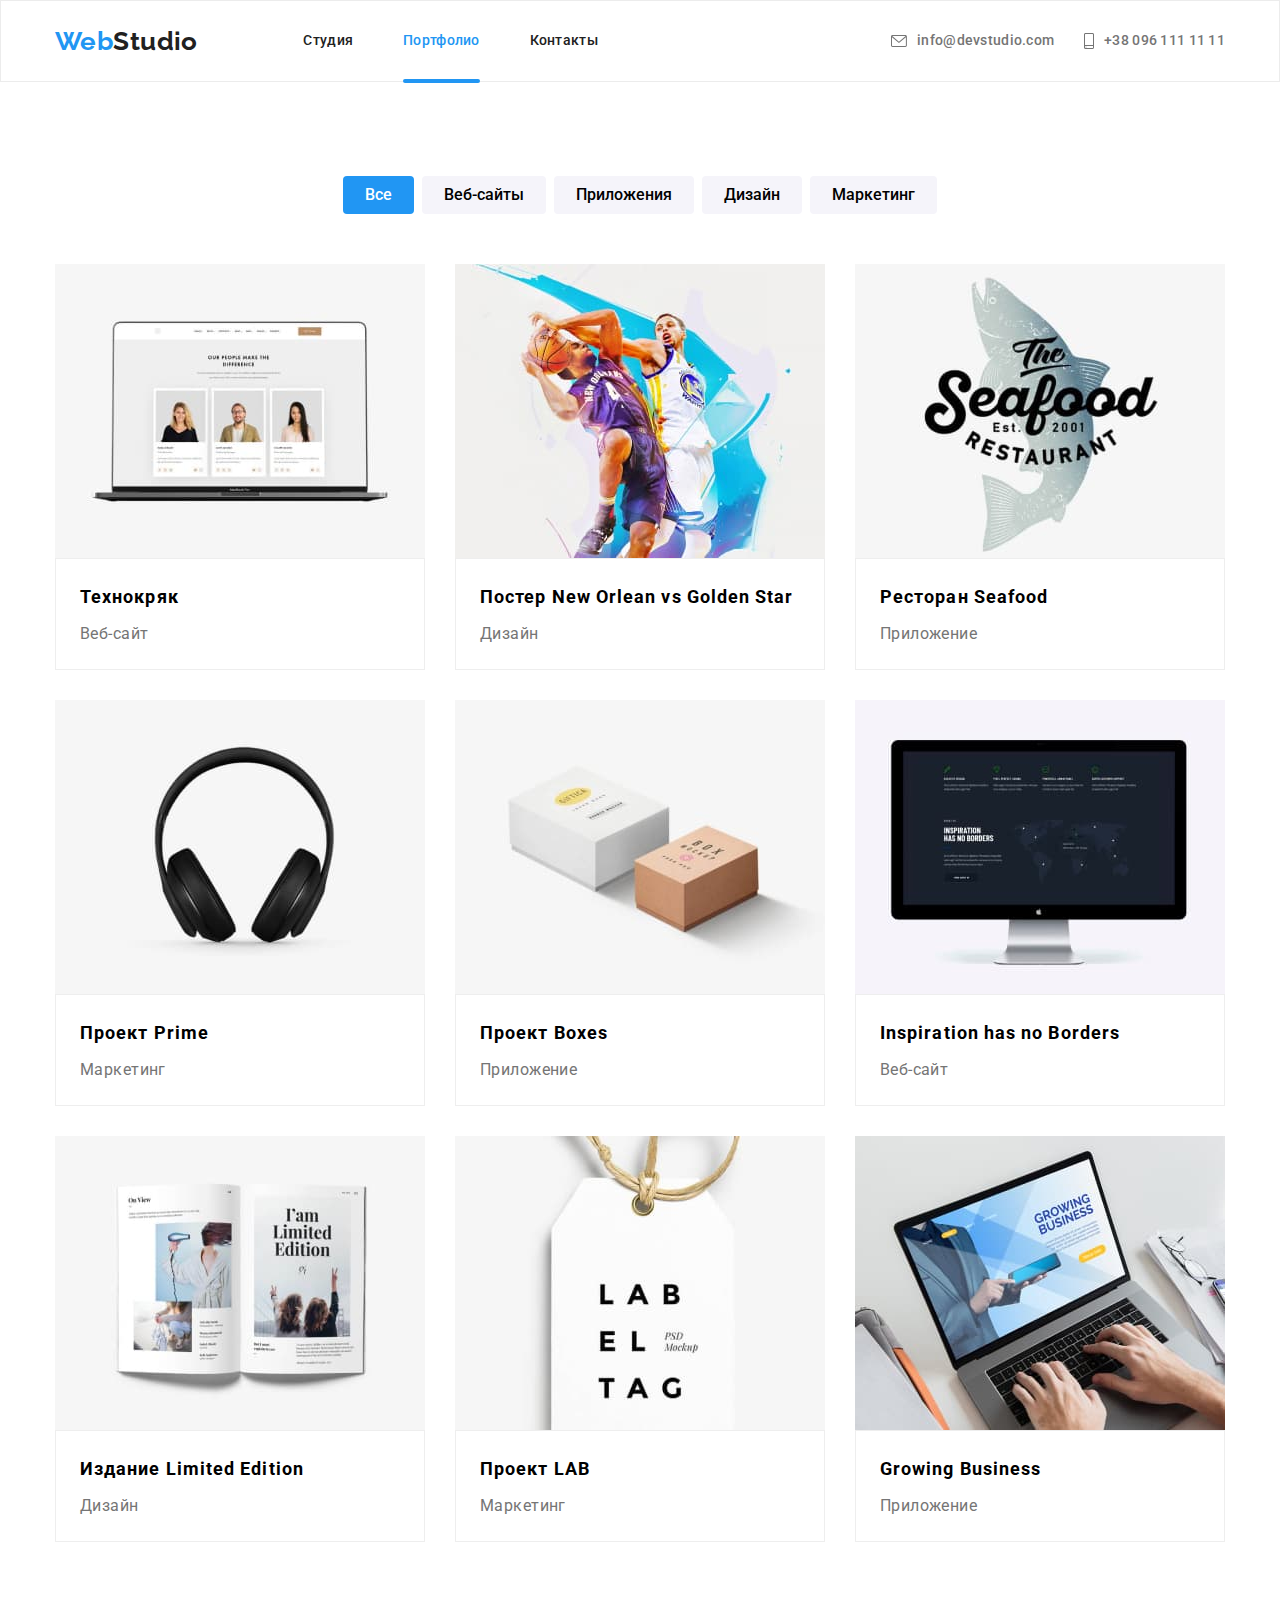
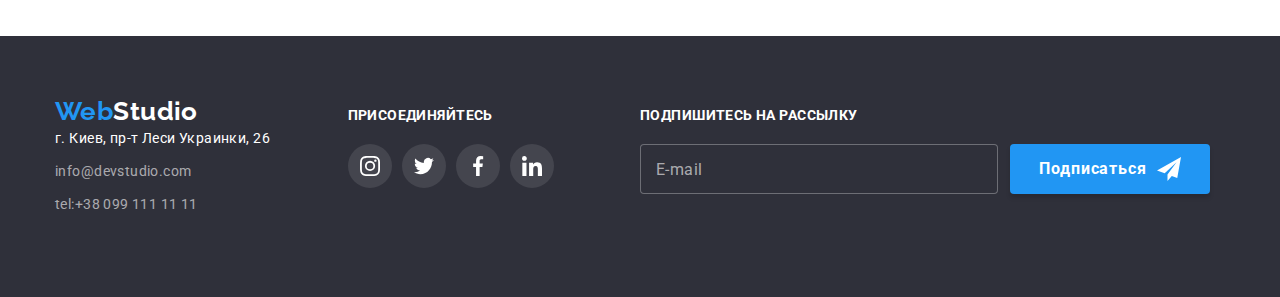
==== portfolio.html @ b76509f6 "согласно тз" ====
<!DOCTYPE html>
<html lang="ru">

<head>
    <meta charset="UTF-8">
    <meta http-equiv="X-UA-Compatible" content="IE=edge">
    <meta name="viewport" content="width=device-width, initial-scale=1.0">
    <title>Портфолио</title>
    <link rel="preconnect" href="https://fonts.googleapis.com">
    <link rel="preconnect" href="https://fonts.gstatic.com" crossorigin>
    <link
        href="https://fonts.googleapis.com/css2?family=Raleway:wght@700&family=Roboto:wght@400;500;700;900&display=swap"
        rel="stylesheet">
    <link rel="stylesheet"
        href="https://cdnjs.cloudflare.com/ajax/libs/modern-normalize/1.1.0/modern-normalize.min.css">
    <!-- <link rel="stylesheet" href="./css/styles.css"> -->
    <link rel="stylesheet" href="./css/main.min.css">
</head>

<body>
    <!--Шапка сайта-->
    <header class="header">
        <div class="container header__container">
            <div class="header-groups">
                <a class="logo" href="./index.html">Web<span class="logo--dark">Studio</span> </a>
                <nav class="header-nav">
                    <ul class="header-nav__list">
                        <li class="header-nav__item"> <a class="header-nav__link " href="./index.html">Студия</a>
                        </li>
                        <li class="header-nav__item"> <a class="header-nav__link current" href="./portfolio.html">Портфолио</a>
                        </li>
                        <li class="header-nav__item"> <a class="header-nav__link" href="">Контакты</a></li>
                    </ul>
                </nav>
                <ul class="header-address">
                    <li><a class="header-address__link" href="mailto:info@devstudio.com">
                            <svg class="header-address__icon" width="16" height="12">
                                <use href="./images/icons.svg#icon-envelope"></use>
                            </svg>info@devstudio.com</a>
                    </li>
                    <li><a class="header-address__link" href="tel:+380961111111">
                            <svg class="header-address__icon" width="10" height="16">
                                <use href="./images/icons.svg#icon-smartphone"></use>
                            </svg>+38 096 111 11 11</a>
                    </li>
                </ul>
            </div>
        </div>
    </header>
    <main>
        <section class="section-portfolio">
            <div class="container section-portfolio__container">
                <h1 class="section-portfolio__title visually-hidden">Портфолио</h1>
                <ul class="selection">
                    <li class="selection__item"><button type="button" class="selection__btn current-btn">Все</button>
                    <li class="selection__item"><button type="button" class="selection__btn ">Веб-сайты</button>
                    <li class="selection__item"><button type="button" class="selection__btn">Приложения</button>
                    <li class="selection__item"><button type="button" class="selection__btn">Дизайн</button>
                    <li class="selection__item"><button type="button" class="selection__btn">Маркетинг</button>
                </ul>
                <ul class="portfolio">
                    <li class="portfolio__item">
                    <a href="" class="portfolio__link">
                        <div class="portfolio__thumb">
                           <img  src="images/portfolio-notebook.jpg" alt="ноутбук" width="370">
                        
                        <p class="portfolio__overlay-text">Технокряк это современная площадка распространения коронавируса. Компании используют эту платформу для цифрового
                        шпионажа и атак на защищённые сервера конкурентов.</p> 
                        </div>
                        
                        <div class="portfolio__card">
                            <h2 class="portfolio__title">Технокряк</h2>
                            <p class="portfolio__text">Веб-сайт</p>
                        </div></a>                  
                    </li>
                    <li class="portfolio__item">
                        <a href="" class="portfolio__link">
                            <div class="portfolio__thumb">
                                <img src="images/portfolio-basketball.jpg" alt="баскетболисты" width="370">
                    
                                <p class="portfolio__overlay-text">Технокряк это современная площадка распространения коронавируса. Компании используют
                                    эту платформу для цифрового
                                    шпионажа и атак на защищённые сервера конкурентов.</p>
                            </div>
                    
                            <div class="portfolio__card">
                                <h2 class="portfolio__title">Постер New Orlean vs Golden Star</h2>
                                <p class="portfolio__text">Дизайн</p>
                            </div>
                        </a>
                    </li>
                    <li class="portfolio__item">
                        <a href="" class="portfolio__link">
                            <div class="portfolio__thumb">
                                <img src="images/portfolio-seafood.jpg" alt="ресторан Seafood" width="370">
                    
                                <p class="portfolio__overlay-text">Технокряк это современная площадка распространения коронавируса. Компании используют
                                    эту платформу для цифрового
                                    шпионажа и атак на защищённые сервера конкурентов.</p>
                            </div>
                    
                            <div class="portfolio__card">
                                <h2 class="portfolio__title">Ресторан Seafood</h2>
                                <p class="portfolio__text">Приложение</p>
                            </div>
                        </a>
                    </li>
                    <li class="portfolio__item">
                        <a href="" class="portfolio__link">
                            <div class="portfolio__thumb">
                                <img src="images/portfolio-headphones.jpg" alt="наушники" width="370">
                    
                                <p class="portfolio__overlay-text">Технокряк это современная площадка распространения коронавируса. Компании используют
                                    эту платформу для цифрового
                                    шпионажа и атак на защищённые сервера конкурентов.</p>
                            </div>
                    
                            <div class="portfolio__card">
                                <h2 class="portfolio__title">Проект Prime</h2>
                                <p class="portfolio__text">Маркетинг</p>
                            </div>
                        </a>
                    </li>
                    <li class="portfolio__item">
                        <a href="" class="portfolio__link">
                            <div class="portfolio__thumb">
                                <img src="images/portfolio-boxes.jpg" alt="две коробки" width="370">
                    
                                <p class="portfolio__overlay-text">Технокряк это современная площадка распространения коронавируса. Компании используют
                                    эту платформу для цифрового
                                    шпионажа и атак на защищённые сервера конкурентов.</p>
                            </div>
                    
                            <div class="portfolio__card">
                                <h2 class="portfolio__title">Проект Boxes</h2>
                                <p class="portfolio__text">Приложение</p>
                            </div>
                        </a>
                    </li>
                    <li class="portfolio__item">
                        <a href="" class="portfolio__link">
                            <div class="portfolio__thumb">
                                <img src="images/portfolio-screen.jpg" alt="экран компьютера" width="370">
                    
                                <p class="portfolio__overlay-text">Технокряк это современная площадка распространения коронавируса. Компании используют
                                    эту платформу для цифрового
                                    шпионажа и атак на защищённые сервера конкурентов.</p>
                            </div>
                    
                            <div class="portfolio__card">
                                <h2 class="portfolio__title">Inspiration has no Borders</h2>
                                <p class="portfolio__text">Веб-сайт</p>
                            </div>
                        </a>
                    </li>
                    <li class="portfolio__item">
                        <a href="" class="portfolio__link">
                            <div class="portfolio__thumb">
                                <img src="images/portfolio-book.jpg" alt="раскрытая книга" width="370">
                    
                                <p class="portfolio__overlay-text">Технокряк это современная площадка распространения коронавируса. Компании используют
                                    эту платформу для цифрового
                                    шпионажа и атак на защищённые сервера конкурентов.</p>
                            </div>
                    
                            <div class="portfolio__card">
                                <h2 class="portfolio__title">Издание Limited Edition</h2>
                                <p class="portfolio__text">Дизайн</p>
                            </div>
                        </a>
                    </li>
                    <li class="portfolio__item">
                        <a href="" class="portfolio__link">
                            <div class="portfolio__thumb">
                                <img src="images/portfolio-labeltag.jpg" alt="проект labeltag" width="370">
                    
                                <p class="portfolio__overlay-text">Технокряк это современная площадка распространения коронавируса. Компании используют
                                    эту платформу для цифрового
                                    шпионажа и атак на защищённые сервера конкурентов.</p>
                            </div>
                    
                            <div class="portfolio__card">
                                <h2 class="portfolio__title">Проект LAB</h2>
                                <p class="portfolio__text">Маркетинг</p>
                            </div>
                        </a>
                    </li>
                    <li class="portfolio__item">
                        <a href="" class="portfolio__link">
                            <div class="portfolio__thumb">
                                <img src="images/portfolio-laptop-hands.jpg" alt="ноутбук Growing Business" width="370">
                    
                                <p class="portfolio__overlay-text">Технокряк это современная площадка распространения коронавируса. Компании используют
                                    эту платформу для цифрового
                                    шпионажа и атак на защищённые сервера конкурентов.</p>
                            </div>
                    
                            <div class="portfolio__card">
                                <h2 class="portfolio__title">Growing Business</h2>
                                <p class="portfolio__text">Приложение</p>
                            </div>
                        </a>
                    </li>
                  </ul>
            </div>
        </section>
    </main>
    <!--Футер-->
<footer class="footer ">
    <div class="footer-container container">
        <div class="contact-logo">
            <a class="logo" href="./index.html">Web<span class="logo--light">Studio</span> </a>
            <address>
                <ul class="contact">
                    <li class="contact__item"><a class="contact__adr" href="https://goo.gl/maps/tiUqrvg8PTp8PGdr9"
                            target="_blank">г. Киев, пр-т Леси Украинки, 26</a></li>
                    <li class="contact__item"><a class="contact__mail-tel"
                            href="mailto:info@example.com ">info@devstudio.com</a></li>
                    <li class="contact__item"><a class="contact__mail-tel" href="tel:+380991111111">tel:+38 099 111 11
                            11</a></li>
                </ul>
            </address>
        </div>
        <div class="footer-connect">
            <p class="footer-connect__title">Присоединяйтесь</p>
            <ul class="social-set--footer">
                <li class="social-set__item">
                    <a href="" class="social-set__link--dark">
                        <svg class="social-set__icon--dark" width="20" height="20">
                            <use href="./images/icons.svg#icon-instagram"></use>
                        </svg>
                    </a>
                </li>
                <li class="social-set__item">
                    <a href="" class="social-set__link--dark">
                        <svg class="social-set__icon--dark" width="20" height="20">
                            <use href="./images/icons.svg#icon-twitter"></use>
                        </svg>
                    </a>
                </li>
                <li class="social-set__item">
                    <a href="" class="social-set__link--dark">
                        <svg class="social-set__icon--dark" width="20" height="20">
                            <use href="./images/icons.svg#icon-facebook"></use>
                        </svg>
                    </a>
                </li>
                <li class="social-set__item">
                    <a href="" class="social-set__link--dark">
                        <svg class="social-set__icon--dark" width="20" height="20">
                            <use href="./images/icons.svg#icon-linkedin"></use>
                        </svg>
                    </a>
                </li>
            </ul>
        </div>

        <form class="footer-form">
            <p class="footer-form__title">Подпишитесь на рассылку</p>
            <div class="footer-form__box-input">
                <input class="footer-form__input" type="email" name="email" placeholder="E-mail">
                <button class="footer-form__button-submit" type="submit">Подписаться<svg class="footer-icon" width="24"
                        height="24">
                        <use href="./images/icons.svg#icon-icon-send"></use>
                    </svg></button>
            </div>

        </form>
    </div>
</footer>
</body>

</html>
---- css/styles.css ----
:root {
  --main-text-color: #212121;
  --primary-text-color: #757575;
  --alternative-text-color: #ffffff;
  --button-color: #2196f3;
  --main-background: #ffffff;
  --background-dark: #2f303a;
  --background-light: #f5f4fa;
  --interactiv-color: #188ce8;
  --link-color: #afb1b8;
}
body {
  font-family: "Roboto", sans-serif;
}

.visually-hidden {
  position: absolute;
  white-space: nowrap;
  width: 1px;
  height: 1px;
  overflow: hidden;
  border: 0;
  padding: 0;
  clip: rect(0 0 0 0);
  clip-path: inset(50%);
  margin: -1px;
}
img {
  display: block;
  max-width: 100%;
  height: auto;
}
ul {
  margin-top: 0px;
  margin-bottom: 0px;
  padding-left: 0px;

  list-style: none;
}
h1,
h2,
h3,
h4,
h5,
h6 {
  margin-top: 0px;
  margin-bottom: 0px;
}
p {
  margin-top: 0px;
  margin-bottom: 0px;
}
.container {
  width: 1200px;
  padding-left: 15px;
  padding-right: 15px;
  margin-left: auto;
  margin-right: auto;
}

/*---------------Хедер------------------*/
.header {
  border: 1px solid #ececec;
}
.header-nav {
  display: flex;
  justify-content: space-between;
  align-items: center;
}
.logo-header {
  padding-top: 24px;
  padding-bottom: 24px;
  margin-right: 93px;

  color: var(--button-color);
  font-family: "Raleway", sans-serif;
  font-weight: 700;
  font-size: 26px;
  line-height: 1.19;
  letter-spacing: 0.03em;
  text-decoration: none;
}
.logo-color-header {
  color: var(--main-text-color);
}

.page-nav {
  margin-right: 305px;

  font-weight: 500;
  font-size: 14px;
  line-height: 1.14;
  letter-spacing: 0.02em;
}
.nav-list {
  display: flex;
  align-items: center;
}
.ad-list {
  display: flex;
  align-items: center;
}
.nav-item:not(:last-child) {
  margin-right: 50px;
}
.ad-list > li:not(:last-child) {
  margin-right: 30px;
}
.nav-link {
  position: relative;
  padding-top: 32px;
  padding-bottom: 32px;
  display: block;

  color: var(--main-text-color);
  text-decoration: none;
  transition: color 250ms cubic-bezier(0.4, 0, 0.2, 1);
}
.adress-link {
  padding-top: 32px;
  padding-bottom: 32px;

  font-weight: 500;
  font-size: 14px;
  line-height: 1.14;
  letter-spacing: 0.02em;
  color: var(--primary-text-color);
  text-decoration: none;

  display: flex;
  align-items: center;
  justify-content: space-around;
  transition: color 250ms cubic-bezier(0.4, 0, 0.2, 1);
}
.adress-icon {
  margin-right: 10px;
  fill: currentColor;
}

.adress-link:hover,
.adress-link:focus,
.nav-link:hover,
.nav-link:focus {
  color: var(--button-color);
}
.current {
  color: var(--button-color);
}
.current::after {
  position: absolute;
  bottom: -2px;
  left: 0;
  display: inline-block;
  content: "";
  width: 100%;
  height: 4px;
  background-color: var(--button-color);
  border-radius: 2px;
}
/*---------------------Герой---------------------*/
.section-hero {
  padding-top: 200px;
  padding-bottom: 200px;
  margin-left: auto;
  margin-right: auto;

  width: 1600px;
  height: 600px;

  color: var(--alternative-text-color);
  letter-spacing: 0.06em;
  text-align: center;
  background: var(--background-dark);

  background-image: linear-gradient(
      rgba(47, 48, 58, 0.4),
      rgba(47, 48, 58, 0.4)
    ),
    url(../images/img-fon.jpg);
  background-repeat: no-repeat;
  background-position: center;
  background-size: cover;
}
.hero-title {
  margin-top: 0px;

  font-size: 44px;
  font-weight: 900;
  line-height: 60px;
  text-transform: uppercase;
}
.hero-button {
  padding: 10px 32px;
  margin-top: 30px;
  border: none;
  border-radius: 4px;

  font-family: inherit;
  font-weight: 700;
  font-size: 16px;
  line-height: 1.87;
  letter-spacing: 0.06em;
  background: var(--button-color);
  color: var(--alternative-text-color);
  cursor: pointer;
  transition: background-color 250ms cubic-bezier(0.4, 0, 0.2, 1);
}
.hero-button:hover,
.hero-button:focus {
  background: var(--interactiv-color);
}
/*-----------------особенности-----------------*/
.section-features {
  padding-top: 94px;
  padding-bottom: 94px;
}

.section-features-title {
  color: var(--alternative-text-color);
}
.features-list {
  display: flex;
}

.features-item:not(:last-child) {
  margin-right: 30px;
}
.features-img {
  width: 270;
  height: 120px;
  background: var(--background-light);
  border-radius: 4px;
  display: flex;
  justify-content: center;
  align-items: center;
}

.features-title {
  margin-top: 30px;
  width: 270px;

  font-weight: 700;
  font-size: 14px;
  line-height: 1.14;
  letter-spacing: 0.03em;
  text-transform: uppercase;
}
.features-text {
  margin-top: 10px;

  color: var(--primary-text-color);
  font-size: 14px;
  line-height: 1.71;
  letter-spacing: 0.03em;
}
/*----------------Чем мы занимаемся---------------*/
.section-work {
  padding-bottom: 94px;
}

.work-title,
.team-title,
.client-title {
  text-align: center;

  font-weight: 700;
  font-size: 36px;
  line-height: 1.16;
  letter-spacing: 0.03em;
}
.work-list,
.team-list,
.client-list {
  display: flex;
  margin-top: 50px;
}
.work-item {
  height: 294px;
}
.work-item + .work-item {
  margin-left: 30px;
}
.work-card {
  position: relative;
}

.work-text {
  position: absolute;
  bottom: 0;
  display: flex;
  justify-content: center;
  align-items: center;
  width: 100%;
  height: 70px;

  font-weight: 700;
  font-size: 14px;
  line-height: 1.14;
  letter-spacing: 0.03em;
  text-transform: uppercase;
  background: rgba(47, 48, 58, 0.8);
  color: var(--alternative-text-color);
}
/* -------------------Наша команда--------------- */
.section-team {
  padding-top: 94px;
  padding-bottom: 94px;

  background: var(--background-light);
}
.team-list {
  margin-right: -30px;
}

.team-item {
  flex-basis: calc(100% / 4 - 30px);
  margin-right: 30px;

  background: var(--main-background);
  letter-spacing: 0.03em;
  font-size: 16px;
  line-height: 1.19;

  box-shadow: 0px 1px 3px rgba(0, 0, 0, 0.12), 0px 1px 1px rgba(0, 0, 0, 0.14),
    0px 2px 1px rgba(0, 0, 0, 0.2);
  border-radius: 0px 0px 4px 4px;
}

.team-card {
  padding: 30px 32px;
}
.team-name {
  font-weight: 500;
  font-size: 16px;
  text-align: center;
}
.team-profession {
  margin-top: 10px;

  color: var(--primary-text-color);
  text-align: center;
}

.card-link-list {
  margin-top: 16px;
  display: flex;
  justify-content: center;
}
.card-link-item + .card-link-item {
  margin-left: 10px;
}
.social-link {
  width: 44px;
  height: 44px;
  border-radius: 50%;
  background-color: var(--main-background);

  cursor: pointer;

  display: flex;
  align-items: center;
  justify-content: center;
  color: var(--link-color);
  transition: color 250ms cubic-bezier(0.4, 0, 0.2, 1),
    background-color 250ms cubic-bezier(0.4, 0, 0.2, 1);
}
.social-link-logo {
  fill: currentColor;
}
.social-link:hover,
.social-link:focus {
  background-color: var(--button-color);
  color: var(--alternative-text-color);
}

/*-----------Постоянные клиенты------------- */
.section-client {
  padding-top: 94px;
  padding-bottom: 94px;
}
.client-list {
  margin-top: 50px;

  display: flex;
  justify-content: center;
  align-items: center;
}

.client-item + .client-item {
  margin-left: 30px;
}
.client-link {
  width: 170px;
  height: 92px;

  color: var(--link-color);
  border: 1px solid #afb1b8;
  border-radius: 4px;

  display: flex;
  justify-content: center;
  align-items: center;
  transition: color 250ms cubic-bezier(0.4, 0, 0.2, 1);
}

.client-icon {
  fill: currentColor;
}
.client-link:focus,
.client-link:hover {
  border: 1px solid var(--button-color);
  color: var(--button-color);
}

/*-------------Футер-------------------- */
.footer {
  padding-top: 60px;
  padding-bottom: 60px;

  background: var(--background-dark);
}
.footer-container {
  display: flex;
  align-items: baseline;
  justify-content: space-around;
}
.f-adress {
  width: calc(100% / 4);
}
.logo-footer {
  color: var(--button-color);
  font-family: "Raleway", sans-serif;
  font-weight: 700;
  font-size: 26px;
  line-height: 1.19;
  letter-spacing: 0.03em;
  text-decoration: none;
}
.logo-color-footer {
  color: var(--alternative-text-color);
}
.adress {
  margin-top: 20px;
}
.f-adress-item {
  margin-top: 9px;
}
.f-adress-item:first-child {
  margin-top: 0px;
}

.footer-adr {
  text-align: left;

  color: var(--alternative-text-color);
  font-style: normal;
  font-weight: 400;
  font-size: 14px;
  line-height: 1.71;
  letter-spacing: 0.03em;

  text-decoration: none;
  transition: color 250ms cubic-bezier(0.4, 0, 0.2, 1);
}
.footer-mail-tel {
  font-style: normal;
  font-weight: 400;
  font-size: 14px;
  line-height: 1.71;
  letter-spacing: 0.03em;
  color: rgba(255, 255, 255, 0.6);
  text-decoration: none;
  transition: color 250ms cubic-bezier(0.4, 0, 0.2, 1);
}
.footer-adr:hover,
.footer-mail-tel:hover,
.footer-adr:focus,
.footer-mail-tel:focus {
  color: var(--button-color);
}
.join-group {
  width: calc(100% / 4);
}
.footer-join {
  font-weight: 700;
  font-size: 14px;
  line-height: 1.14;
  letter-spacing: 0.03em;
  text-transform: uppercase;

  color: var(--alternative-text-color);
}
.footer-join-list {
  margin-top: 20px;
}
.join-item + .join-item {
  margin-left: 10px;
}
.join-item {
  width: 44px;
  height: 44px;
}
.join-link {
  width: 100%;
  height: 100%;
  background-color: rgba(255, 255, 255, 0.1);
  border-radius: 50%;
  display: flex;
  align-items: center;
  justify-content: center;
  transition: background-color 250ms cubic-bezier(0.4, 0, 0.2, 1);
}
.join-link:hover,
.join-link:focus {
  background-color: var(--button-color);
}

.join-icon {
  fill: var(--alternative-text-color);
}
.footer-form {
  width: calc(100% / 2);
}
.footer-form-title {
  font-weight: 700;
  font-size: 14px;
  line-height: 1.14;
  letter-spacing: 0.03em;
  text-transform: uppercase;
  color: var(--alternative-text-color);
}
.footer-div-input {
  margin-top: 20px;
  display: flex;
}
.footer-input {
  margin-right: 12px;
  padding: 16px 15px;
  width: 358px;
  height: 50px;

  font-weight: 400;
  font-size: 16px;
  line-height: 1.25;
  letter-spacing: 0.03em;

  color: rgba(255, 255, 255, 0.6);
  background: var(--background-dark);
  border: 1px solid rgba(255, 255, 255, 0.3);
  border-radius: 4px;
  outline: none;
  cursor: pointer;
  transition: border 50ms cubic-bezier(0.4, 0, 0.2, 1);
}
.footer-input:hover,
.footer-input:focus {
  border: 1px solid var(--button-color);
}
.footer-input::placeholder {
  font-weight: 400;
  font-size: 16px;
  line-height: 1.25;
  display: flex;
  align-items: center;
  letter-spacing: 0.03em;

  color: rgba(255, 255, 255, 0.6);
}

.footer-button-submit {
  width: 200px;
  height: 50px;
  display: flex;
  justify-content: center;
  align-items: center;

  font-weight: 700;
  font-size: 16px;
  line-height: 1.87;
  letter-spacing: 0.06em;

  color: var(--alternative-text-color);
  background: var(--button-color);
  border: none;
  box-shadow: 0px 4px 4px rgba(0, 0, 0, 0.15);
  border-radius: 4px;
  cursor: pointer;
  transition: background 250ms cubic-bezier(0.4, 0, 0.2, 1);
}
.footer-button-submit:hover,
.footer-button-submit:focus {
  background: var(--interactiv-color);
}
.footer-icon {
  fill: var(--alternative-text-color);
  margin-left: 10px;
}

/* ------------Модальное окно------------ */
.backdrop {
  position: fixed;
  top: 0;
  left: 0;
  bottom: 0;
  right: 0;
  background: rgba(0, 0, 0, 0.2);
  transition: opacity 1000ms, visibility 1000ms;
}
.backdrop.is-hidden {
  opacity: 0;
  pointer-events: none;
  visibility: hidden;
}
.backdrop.is-hidden .modal {
  transform: translate(-50%, -50%) scale(-1, 0.01);
}

.modal {
  position: absolute;
  padding: 40px;
  width: 528px;
  min-height: 581px;
  top: 50%;
  left: 50%;
  transform: translate(-50%, -50%) scale(1);

  background: var(--main-background);
  box-shadow: 0px 1px 3px rgba(0, 0, 0, 0.12), 0px 1px 1px rgba(0, 0, 0, 0.14),
    0px 2px 1px rgba(0, 0, 0, 0.2);
  border-radius: 4px;
  opacity: 1;
  transition: transform 700ms, opacity 350ms;
}
.modal-button {
  position: absolute;

  top: 8px;
  right: 8px;
  display: inline-flex;
  align-items: center;

  width: 30px;
  height: 30px;

  background: var(--main-background);
  border: 1px solid rgba(0, 0, 0, 0.1);
  border-radius: 50%;
  cursor: pointer;
}
.modal-button:hover,
.modal-button:focus {
  fill: var(--button-color);
}
.form-title {
  margin-bottom: 12px;

  font-weight: 700;
  font-size: 20px;
  line-height: 1.15;
  text-align: center;
  letter-spacing: 0.03em;
  color: var(--main-text-color);
}
.input {
  margin-bottom: 10px;
}
.modal-label {
  display: block;
  margin-bottom: 4px;

  font-weight: 400;
  font-size: 12px;
  line-height: 1.16;
  letter-spacing: 0.01em;
  color: var(--primary-text-color);
}
.modal-input {
  padding-left: 42px;

  width: 100%;
  height: 40px;

  font-weight: 400;
  font-size: 14px;
  line-height: 16px;
  letter-spacing: 0.01em;

  border: 1px solid rgba(33, 33, 33, 0.2);
  border-radius: 4px;
  transition: border 250ms cubic-bezier(0.4, 0, 0.2, 1);
  outline: none;
  cursor: pointer;
}
.modal-input:hover,
.modal-textarea:hover,
.modal-input:focus,
.modal-textarea:focus {
  border: 1px solid var(--button-color);
  background-color: var(--main-background);
}
.icon-input {
  position: relative;
}
.form-icon {
  position: absolute;
  left: 12px;
  top: 50%;
  transform: translateY(-50%);
}
.modal-input:hover + .form-icon {
  fill: var(--button-color);
}
.modal-textarea {
  margin-bottom: 20px;
  padding: 12px 16px;
  width: 100%;
  height: 120px;

  font-weight: 400;
  font-size: 14px;
  line-height: 16px;
  letter-spacing: 0.01em;

  border: 1px solid rgba(33, 33, 33, 0.2);
  border-radius: 4px;
  resize: none;
  outline: none;
  cursor: pointer;
  transition: border 250ms cubic-bezier(0.4, 0, 0.2, 1);
}
.modal-textarea::placeholder {
  font-size: 14px;
  line-height: 1.14;
  letter-spacing: 0.01em;

  color: rgba(117, 117, 117, 0.5);
}

.modal-div-checkbox {
  margin-bottom: 30px;
}

.modal-label-checkbox {
  font-weight: 400;
  font-size: 14px;
  line-height: 1.71;
  letter-spacing: 0.03em;
  color: var(--primary-text-color);
  display: flex;
  align-items: center;
  justify-content: space-evenly;
  cursor: pointer;
}
.modal-label-checkbox::before {
  content: " ";
  width: 16px;
  height: 15px;
  display: block;
  border: 1px solid var(--background-dark);
  border-radius: 2px;
}
.modal-checkbox:checked + .modal-label-checkbox::before {
  background-image: url(../images/icon-check.svg);
  border: none;
}
.modal-label-link {
  font-size: 14px;
  line-height: 1.71;
  letter-spacing: 0.03em;
  color: var(--button-color);
}
.button-submit {
  margin-left: auto;
  margin-right: auto;
  width: 200px;
  height: 50px;
  display: flex;
  justify-content: center;
  align-items: center;

  font-weight: 700;
  font-size: 16px;
  line-height: 1.87;
  letter-spacing: 0.06em;

  color: var(--alternative-text-color);
  background: var(--button-color);
  border: none;
  box-shadow: 0px 4px 4px rgba(0, 0, 0, 0.15);
  border-radius: 4px;
  cursor: pointer;
  transition: background 250ms cubic-bezier(0.4, 0, 0.2, 1),
    box-shadow 250ms cubic-bezier(0.4, 0, 0.2, 1);
}
.button-submit:hover,
.button-submit:focus {
  background: var(--interactiv-color);
}

/* ----------------Портфолио---------------- */

.section-portfolio {
  padding-top: 94px;
  padding-bottom: 94px;
}
.btn-list {
  display: flex;
  justify-content: center;
}
.btn-item {
  margin-right: 8px;
  transition: box-shadow 250ms cubic-bezier(0.4, 0, 0.2, 1);
}
.btn-item:last-child {
  margin-right: 0;
}
.btn-item:hover,
.btn-item:focus {
  box-shadow: 0px 3px 1px rgba(0, 0, 0, 0.1), 0px 1px 2px rgba(0, 0, 0, 0.08),
    0px 2px 2px rgba(0, 0, 0, 0.12);
  border-radius: 4px;
}
.portfolio-btn {
  padding: 6px 22px;
  border: none;
  border-radius: 4px;

  font-family: inherit;
  font-weight: 500;
  font-size: 16px;
  line-height: 1.63;
  letter-spacing: 0.03em;
  text-align: center;
  background: var(--background-light);
  cursor: pointer;
  transition: color 250ms cubic-bezier(0.4, 0, 0.2, 1),
    background-color 250ms cubic-bezier(0.4, 0, 0.2, 1),
    box-shadow 250ms cubic-bezier(0.4, 0, 0.2, 1);
}

.portfolio-btn:hover,
.portfolio-btn:focus {
  color: var(--alternative-text-color);
  background-color: var(--button-color);
  box-shadow: 0px 1px 1px rgba(0, 0, 0, 0.12), 0px 4px 4px rgba(0, 0, 0, 0.06),
    1px 4px 6px rgba(0, 0, 0, 0.16);
}
.current-btn {
  color: var(--alternative-text-color);
  background: var(--button-color);
}

.portfolio-list {
  margin-top: 50px;

  display: flex;
  flex-wrap: wrap;
}

.portfolio-item {
  margin-left: 30px;
  margin-top: 30px;
  flex-basis: calc((100% - 2 * 30px) / 3);
}
.portfolio-item:nth-child(3n + 1) {
  margin-left: 0px;
}
.portfolio-item:nth-child(-n + 3) {
  margin-top: 0px;
}
.portfolio-link {
  color: inherit;
  text-decoration: none;
  display: block;
  overflow: hidden;
  transition: box-shadow 250ms cubic-bezier(0.4, 0, 0.2, 1);
}
.portfolio-link:hover,
.portfolio-link:focus {
  border: 1px solid #eeeeee;
  box-shadow: 0px 1px 1px rgba(0, 0, 0, 0.12), 0px 4px 4px rgba(0, 0, 0, 0.06),
    1px 4px 6px rgba(0, 0, 0, 0.16);
}
.portfolio-thumb {
  position: relative;
  overflow: hidden;
}
.overlay-text {
  position: absolute;
  top: 0;
  left: 0;
  width: 100%;
  height: 101%;

  font-size: 18px;
  line-height: 1.56;
  letter-spacing: 0.03em;
  padding: 63px 24px;
  color: var(--alternative-text-color);
  background-color: rgba(33, 150, 243, 0.9);

  transform: translateY(100%);
  transition: transform 250ms cubic-bezier(0.4, 0, 0.2, 1);
}
.portfolio-item:hover .overlay-text {
  transform: translateY(0%);
}
.portfolio-link:focus .overlay-text {
  transform: translateY(0%);
}
/* 
.portfolio-thumb {
  position: relative;
  display: flex;
  overflow: hidden;
}

.portfolio-thumb::before {
  content: "";
  display: inline-block;
  position: absolute;
  top: 0;
  right: 0;
  width: 100%;
  height: 100%;

  background-color: rgba(33, 150, 243, 0.9);
  transform: translateY(100%);
  transition: transform 250ms cubic-bezier(0.4, 0, 0.2, 1);
}
.portfolio-item:hover .portfolio-thumb::before {
  transform: translateY(0%);
}
.overlay-text {
  position: absolute;
  padding: 63px 24px;

  font-size: 18px;
  line-height: 1.56;
  letter-spacing: 0.03em;
  color: var(--alternative-text-color);
  transform: translateY(100%);
  transition: transform 250ms cubic-bezier(0.4, 0, 0.2, 1);
}
.portfolio-item:hover .overlay-text {
  transform: translateY(0%);
} */
.portfolio-card {
  padding: 20px 24px;
  border: 1px solid #eeeeee;
}
.portfolio-title {
  font-weight: 700;
  font-size: 18px;
  line-height: 2;
  letter-spacing: 0.06em;
  text-align: left;
}
.portfolio-text {
  margin-top: 4px;

  font-size: 16px;
  line-height: 1.88;
  letter-spacing: 0.03em;
  text-align: left;
  color: var(--primary-text-color);
}
.footer-join-list {
  display: flex;
}
---- css/main.min.css ----
:root{--main-text-color: #212121;--primary-text-color: #757575;--alternative-text-color: #ffffff;--button-color: #2196f3;--main-background: #ffffff;--background-dark: #2f303a;--background-light: #f5f4fa;--interactiv-color: #188ce8;--link-color: #afb1b8}img{display:block;max-width:100%;height:auto}ul{margin-top:0px;margin-bottom:0px;padding-left:0px;list-style:none}h1,h2,h3,h4,h5,h6{margin-top:0px;margin-bottom:0px}p{margin-top:0px;margin-bottom:0px}body{font-family:"Roboto",sans-serif;font-style:normal;font-weight:400;font-size:14px;line-height:1.14;letter-spacing:.03em}.container{width:1200px;padding-left:15px;padding-right:15px;margin-left:auto;margin-right:auto}.visually-hidden{position:absolute;white-space:nowrap;width:1px;height:1px;overflow:hidden;border:0;padding:0;clip:rect(0 0 0 0);-webkit-clip-path:inset(50%);clip-path:inset(50%);margin:-1px}.logo{width:calc(100% * 0.2);color:var(--button-color);font-family:"Raleway",sans-serif;font-weight:700;font-size:26px;line-height:1.19;text-decoration:none}.logo--light{color:var(--alternative-text-color)}.logo--dark{color:var(--main-text-color)}.header{border:1px solid #ececec}.header-groups{display:-webkit-box;display:-ms-flexbox;display:flex;-webkit-box-pack:justify;-ms-flex-pack:justify;justify-content:space-between;-webkit-box-align:center;-ms-flex-align:center;align-items:center}.header-nav{width:calc(100% * 0.49);font-weight:500;letter-spacing:.02em}.header-nav__list{display:-webkit-box;display:-ms-flexbox;display:flex;-webkit-box-align:center;-ms-flex-align:center;align-items:center}.header-nav__item:not(:last-child){margin-right:50px}.header-nav__link{position:relative;padding-top:32px;padding-bottom:32px;display:block;color:var(--main-text-color);text-decoration:none;-webkit-transition:color 250ms cubic-bezier(0.4, 0, 0.2, 1);transition:color 250ms cubic-bezier(0.4, 0, 0.2, 1)}.header-nav__link:hover,.header-nav__link:focus{color:var(--button-color)}.header-address{display:-webkit-box;display:-ms-flexbox;display:flex;-webkit-box-align:center;-ms-flex-align:center;align-items:center}.header-address>li:not(:last-child){margin-right:30px}.header-address__link{padding-top:32px;padding-bottom:32px;font-weight:500;letter-spacing:.02em;color:var(--primary-text-color);text-decoration:none;display:-webkit-box;display:-ms-flexbox;display:flex;-webkit-box-align:center;-ms-flex-align:center;align-items:center;-ms-flex-pack:distribute;justify-content:space-around;-webkit-transition:color 250ms cubic-bezier(0.4, 0, 0.2, 1);transition:color 250ms cubic-bezier(0.4, 0, 0.2, 1)}.header-address__link:hover,.header-address__link:focus{color:var(--button-color)}.header-address__icon{margin-right:10px;fill:currentColor}.current{color:var(--button-color)}.current::after{position:absolute;bottom:-2px;left:0;display:inline-block;content:"";width:100%;height:4px;background-color:var(--button-color);border-radius:2px}.section-hero{padding-top:200px;padding-bottom:200px;margin-left:auto;margin-right:auto;width:1600px;height:600px;color:var(--alternative-text-color);letter-spacing:.06em;text-align:center;background:var(--background-dark);background-image:-webkit-gradient(linear, left top, left bottom, from(rgba(47, 48, 58, 0.4)), to(rgba(47, 48, 58, 0.4))),url(../images/img-fon.jpg);background-image:linear-gradient(rgba(47, 48, 58, 0.4), rgba(47, 48, 58, 0.4)),url(../images/img-fon.jpg);background-repeat:no-repeat;background-position:center;background-size:cover}.section-hero__title{margin-top:0px;font-weight:900;font-size:44px;line-height:1.36;text-transform:uppercase}.section-hero__button{padding:10px 32px;margin-top:30px;border:none;border-radius:4px;font-family:inherit;font-weight:700;font-size:16px;line-height:1.87;letter-spacing:.06em;background:var(--button-color);color:var(--alternative-text-color);cursor:pointer;-webkit-transition:background-color 250ms cubic-bezier(0.4, 0, 0.2, 1);transition:background-color 250ms cubic-bezier(0.4, 0, 0.2, 1)}.section-hero__button:hover,.section-hero__button:focus{background:var(--interactiv-color)}.section-features{padding-top:94px;padding-bottom:94px}.section-features__title{color:var(--alternative-text-color)}.features{display:-webkit-box;display:-ms-flexbox;display:flex}.features__item:not(:last-child){margin-right:30px}.features__img{width:270;height:120px;background:var(--background-light);border-radius:4px;display:-webkit-box;display:-ms-flexbox;display:flex;-webkit-box-pack:center;-ms-flex-pack:center;justify-content:center;-webkit-box-align:center;-ms-flex-align:center;align-items:center}.features__title{margin-top:30px;width:270px;font-weight:700;text-transform:uppercase}.features__text{margin-top:10px;color:var(--primary-text-color);line-height:1.71}.section-work{padding-bottom:94px}.section-work__title{margin-bottom:50px;text-align:center;font-weight:700;font-size:36px;line-height:1.16}.works{display:-webkit-box;display:-ms-flexbox;display:flex}.works__item{height:294px}.works__item+.works__item{margin-left:30px}.works__card{position:relative}.works__text{position:absolute;bottom:0;display:-webkit-box;display:-ms-flexbox;display:flex;-webkit-box-pack:center;-ms-flex-pack:center;justify-content:center;-webkit-box-align:center;-ms-flex-align:center;align-items:center;width:100%;height:70px;font-weight:700;text-transform:uppercase;background:rgba(47,48,58,.8);color:var(--alternative-text-color)}.section-team{padding-top:94px;padding-bottom:94px;background:var(--background-light)}.section-team__title{text-align:center;font-weight:700;font-size:36px;line-height:1.16;margin-bottom:50px}.team{display:-webkit-box;display:-ms-flexbox;display:flex;margin-right:-30px}.team__item{-ms-flex-preferred-size:calc(100% / 4 - 30px);flex-basis:calc(100% / 4 - 30px);margin-right:30px;background:var(--main-background);font-size:16px;line-height:1.19;-webkit-box-shadow:0px 1px 3px rgba(0,0,0,.12),0px 1px 1px rgba(0,0,0,.14),0px 2px 1px rgba(0,0,0,.2);box-shadow:0px 1px 3px rgba(0,0,0,.12),0px 1px 1px rgba(0,0,0,.14),0px 2px 1px rgba(0,0,0,.2);border-radius:0px 0px 4px 4px}.team__card{padding:30px 32px}.team__name{margin-bottom:10px;font-weight:500;font-size:16px;text-align:center}.team__position{margin-bottom:16px;text-align:center;color:var(--primary-text-color)}.social-set{display:-webkit-box;display:-ms-flexbox;display:flex;-webkit-box-pack:center;-ms-flex-pack:center;justify-content:center}.social-set__item+.social-set__item{margin-left:10px}.social-set--footer{display:-webkit-box;display:-ms-flexbox;display:flex}.social-set__link{width:44px;height:44px;border-radius:50%;cursor:pointer;display:-webkit-box;display:-ms-flexbox;display:flex;-webkit-box-align:center;-ms-flex-align:center;align-items:center;-webkit-box-pack:center;-ms-flex-pack:center;justify-content:center;color:var(--link-color);background-color:var(--main-background);-webkit-transition:color 250ms cubic-bezier(0.4, 0, 0.2, 1),background-color 250ms cubic-bezier(0.4, 0, 0.2, 1);transition:color 250ms cubic-bezier(0.4, 0, 0.2, 1),background-color 250ms cubic-bezier(0.4, 0, 0.2, 1)}.social-set__link:hover,.social-set__link:focus{background-color:var(--button-color);color:var(--alternative-text-color)}.social-set__link--dark{width:44px;height:44px;border-radius:50%;cursor:pointer;display:-webkit-box;display:-ms-flexbox;display:flex;-webkit-box-align:center;-ms-flex-align:center;align-items:center;-webkit-box-pack:center;-ms-flex-pack:center;justify-content:center;background-color:rgba(255,255,255,.1);-webkit-transition:background-color 250ms cubic-bezier(0.4, 0, 0.2, 1);transition:background-color 250ms cubic-bezier(0.4, 0, 0.2, 1)}.social-set__link--dark:hover,.social-set__link--dark:focus{background-color:var(--button-color)}.social-set__icon{fill:currentColor}.social-set__icon--dark{fill:var(--alternative-text-color)}.section-client{padding-top:94px;padding-bottom:94px}.section-client__title{margin-bottom:50px;text-align:center;font-weight:700;font-size:36px;line-height:1.16;letter-spacing:.03em}.client{display:-webkit-box;display:-ms-flexbox;display:flex;-webkit-box-pack:center;-ms-flex-pack:center;justify-content:center;-webkit-box-align:center;-ms-flex-align:center;align-items:center}.client__item+.client__item{margin-left:30px}.client__link{width:170px;height:92px;color:var(--link-color);border:1px solid #afb1b8;border-radius:4px;display:-webkit-box;display:-ms-flexbox;display:flex;-webkit-box-pack:center;-ms-flex-pack:center;justify-content:center;-webkit-box-align:center;-ms-flex-align:center;align-items:center;-webkit-transition:color 250ms cubic-bezier(0.4, 0, 0.2, 1);transition:color 250ms cubic-bezier(0.4, 0, 0.2, 1)}.client__link:focus,.client__link:hover{border:1px solid var(--button-color);color:var(--button-color)}.client__logo{fill:currentColor}.section-portfolio{padding-top:94px;padding-bottom:94px}.selection{display:-webkit-box;display:-ms-flexbox;display:flex;-webkit-box-pack:center;-ms-flex-pack:center;justify-content:center}.selection__item{margin-right:8px;-webkit-transition:-webkit-box-shadow 250ms cubic-bezier(0.4, 0, 0.2, 1);transition:-webkit-box-shadow 250ms cubic-bezier(0.4, 0, 0.2, 1);transition:box-shadow 250ms cubic-bezier(0.4, 0, 0.2, 1);transition:box-shadow 250ms cubic-bezier(0.4, 0, 0.2, 1), -webkit-box-shadow 250ms cubic-bezier(0.4, 0, 0.2, 1)}.selection__item:last-child{margin-right:0}.selection__item:hover,.selection__item:focus{-webkit-box-shadow:0px 3px 1px rgba(0,0,0,.1),0px 1px 2px rgba(0,0,0,.08),0px 2px 2px rgba(0,0,0,.12);box-shadow:0px 3px 1px rgba(0,0,0,.1),0px 1px 2px rgba(0,0,0,.08),0px 2px 2px rgba(0,0,0,.12);border-radius:4px}.selection__btn{padding:6px 22px;text-align:center;font-family:inherit;font-weight:500;font-size:16px;line-height:1.63;background:var(--background-light);border:none;border-radius:4px;cursor:pointer;-webkit-transition:color 250ms cubic-bezier(0.4, 0, 0.2, 1),background-color 250ms cubic-bezier(0.4, 0, 0.2, 1),-webkit-box-shadow 250ms cubic-bezier(0.4, 0, 0.2, 1);transition:color 250ms cubic-bezier(0.4, 0, 0.2, 1),background-color 250ms cubic-bezier(0.4, 0, 0.2, 1),-webkit-box-shadow 250ms cubic-bezier(0.4, 0, 0.2, 1);transition:color 250ms cubic-bezier(0.4, 0, 0.2, 1),background-color 250ms cubic-bezier(0.4, 0, 0.2, 1),box-shadow 250ms cubic-bezier(0.4, 0, 0.2, 1);transition:color 250ms cubic-bezier(0.4, 0, 0.2, 1),background-color 250ms cubic-bezier(0.4, 0, 0.2, 1),box-shadow 250ms cubic-bezier(0.4, 0, 0.2, 1),-webkit-box-shadow 250ms cubic-bezier(0.4, 0, 0.2, 1)}.selection__btn:hover,.selection__btn:focus{color:var(--alternative-text-color);background-color:var(--button-color);-webkit-box-shadow:0px 1px 1px rgba(0,0,0,.12),0px 4px 4px rgba(0,0,0,.06),1px 4px 6px rgba(0,0,0,.16);box-shadow:0px 1px 1px rgba(0,0,0,.12),0px 4px 4px rgba(0,0,0,.06),1px 4px 6px rgba(0,0,0,.16)}.current-btn{color:var(--alternative-text-color);background:var(--button-color)}.portfolio{margin-top:50px;display:-webkit-box;display:-ms-flexbox;display:flex;-ms-flex-wrap:wrap;flex-wrap:wrap}.portfolio__item{margin-left:30px;margin-top:30px;-ms-flex-preferred-size:calc((100% - 2 * 30px) / 3);flex-basis:calc((100% - 2 * 30px) / 3)}.portfolio__item:nth-child(3n+1){margin-left:0px}.portfolio__item:nth-child(-n+3){margin-top:0px}.portfolio__link{color:inherit;text-decoration:none;display:block;overflow:hidden;-webkit-transition:-webkit-box-shadow 250ms cubic-bezier(0.4, 0, 0.2, 1);transition:-webkit-box-shadow 250ms cubic-bezier(0.4, 0, 0.2, 1);transition:box-shadow 250ms cubic-bezier(0.4, 0, 0.2, 1);transition:box-shadow 250ms cubic-bezier(0.4, 0, 0.2, 1), -webkit-box-shadow 250ms cubic-bezier(0.4, 0, 0.2, 1)}.portfolio__link:hover,.portfolio__link:focus{border:1px solid #eee;-webkit-box-shadow:0px 1px 1px rgba(0,0,0,.12),0px 4px 4px rgba(0,0,0,.06),1px 4px 6px rgba(0,0,0,.16);box-shadow:0px 1px 1px rgba(0,0,0,.12),0px 4px 4px rgba(0,0,0,.06),1px 4px 6px rgba(0,0,0,.16)}.portfolio__thumb{position:relative;overflow:hidden}.portfolio__overlay-text{position:absolute;top:0;left:0;width:100%;height:101%;font-size:18px;line-height:1.56;padding:63px 24px;color:var(--alternative-text-color);background-color:rgba(33,150,243,.9);-webkit-transform:translateY(100%);transform:translateY(100%);-webkit-transition:-webkit-transform 250ms cubic-bezier(0.4, 0, 0.2, 1);transition:-webkit-transform 250ms cubic-bezier(0.4, 0, 0.2, 1);transition:transform 250ms cubic-bezier(0.4, 0, 0.2, 1);transition:transform 250ms cubic-bezier(0.4, 0, 0.2, 1), -webkit-transform 250ms cubic-bezier(0.4, 0, 0.2, 1)}.portfolio__item:hover .portfolio__overlay-text{-webkit-transform:translateY(0%);transform:translateY(0%)}.portfolio__link:focus .portfolio__overlay-text{-webkit-transform:translateY(0%);transform:translateY(0%)}.portfolio__card{padding:20px 24px;border:1px solid #eee}.portfolio__title{font-weight:700;font-size:18px;line-height:2;letter-spacing:.06em;text-align:left}.portfolio__text{margin-top:4px;text-align:left;font-size:16px;line-height:1.88;color:var(--primary-text-color)}.footer{padding-top:60px;padding-bottom:60px;background:var(--background-dark)}.footer-container{display:-webkit-box;display:-ms-flexbox;display:flex;-webkit-box-align:baseline;-ms-flex-align:baseline;align-items:baseline;-ms-flex-pack:distribute;justify-content:space-around}.contact-logo{width:calc(100% / 4);margin-bottom:20px}.contact__item{margin-top:9px}.contact__item:first-child{margin-top:0px}.contact__adr{text-align:left;color:var(--alternative-text-color);font-style:normal;line-height:1.71;text-decoration:none;-webkit-transition:color 250ms cubic-bezier(0.4, 0, 0.2, 1);transition:color 250ms cubic-bezier(0.4, 0, 0.2, 1)}.contact__adr:hover,.contact__adr:focus{color:var(--button-color)}.contact__mail-tel{line-height:1.71;color:rgba(255,255,255,.6);font-style:normal;text-decoration:none;-webkit-transition:color 250ms cubic-bezier(0.4, 0, 0.2, 1);transition:color 250ms cubic-bezier(0.4, 0, 0.2, 1)}.contact__mail-tel:hover,.contact__mail-tel:focus{color:var(--button-color)}.footer-connect{width:calc(100% / 4)}.footer-connect__title{margin-bottom:20px;font-weight:700;text-transform:uppercase;color:var(--alternative-text-color)}.footer-form{width:calc(100% / 2)}.footer-form__title{font-weight:700;text-transform:uppercase;color:var(--alternative-text-color)}.footer-form__box-input{margin-top:20px;display:-webkit-box;display:-ms-flexbox;display:flex}.footer-form__input{margin-right:12px;padding:16px 15px;width:358px;height:50px;font-weight:400;font-size:16px;line-height:1.25;letter-spacing:.03em;color:rgba(255,255,255,.6);background:var(--background-dark);border:1px solid rgba(255,255,255,.3);border-radius:4px;outline:none;cursor:pointer;-webkit-transition:border 50ms cubic-bezier(0.4, 0, 0.2, 1);transition:border 50ms cubic-bezier(0.4, 0, 0.2, 1)}.footer-form__input:hover,.footer-form__input:focus{border:1px solid var(--button-color)}.footer-form__input::-webkit-input-placeholder{font-weight:400;font-size:16px;line-height:1.25;display:-webkit-box;display:flex;-webkit-box-align:center;align-items:center;letter-spacing:.03em;color:rgba(255,255,255,.6)}.footer-form__input::-moz-placeholder{font-weight:400;font-size:16px;line-height:1.25;display:flex;align-items:center;letter-spacing:.03em;color:rgba(255,255,255,.6)}.footer-form__input:-ms-input-placeholder{font-weight:400;font-size:16px;line-height:1.25;display:-ms-flexbox;display:flex;-ms-flex-align:center;align-items:center;letter-spacing:.03em;color:rgba(255,255,255,.6)}.footer-form__input::-ms-input-placeholder{font-weight:400;font-size:16px;line-height:1.25;display:-ms-flexbox;display:flex;-ms-flex-align:center;align-items:center;letter-spacing:.03em;color:rgba(255,255,255,.6)}.footer-form__input::placeholder{font-weight:400;font-size:16px;line-height:1.25;display:-webkit-box;display:-ms-flexbox;display:flex;-webkit-box-align:center;-ms-flex-align:center;align-items:center;letter-spacing:.03em;color:rgba(255,255,255,.6)}.footer-form__button-submit{width:200px;height:50px;display:-webkit-box;display:-ms-flexbox;display:flex;-webkit-box-pack:center;-ms-flex-pack:center;justify-content:center;-webkit-box-align:center;-ms-flex-align:center;align-items:center;font-weight:700;font-size:16px;line-height:1.87;letter-spacing:.06em;color:var(--alternative-text-color);background:var(--button-color);border:none;-webkit-box-shadow:0px 4px 4px rgba(0,0,0,.15);box-shadow:0px 4px 4px rgba(0,0,0,.15);border-radius:4px;cursor:pointer;-webkit-transition:background 250ms cubic-bezier(0.4, 0, 0.2, 1);transition:background 250ms cubic-bezier(0.4, 0, 0.2, 1)}.footer-form__button-submit:hover,.footer-form__button-submit:focus{background:var(--interactiv-color)}.footer-icon{fill:var(--alternative-text-color);margin-left:10px}.backdrop{position:fixed;top:0;left:0;bottom:0;right:0;background:rgba(0,0,0,.2);-webkit-transition:opacity 1000ms,visibility 1000ms;transition:opacity 1000ms,visibility 1000ms}.backdrop.is-hidden{opacity:0;pointer-events:none;visibility:hidden}.modal{position:absolute;padding:40px;width:528px;min-height:581px;top:50%;left:50%;-webkit-transform:translate(-50%, -50%) scale(1);transform:translate(-50%, -50%) scale(1);background:var(--main-background);-webkit-box-shadow:0px 1px 3px rgba(0,0,0,.12),0px 1px 1px rgba(0,0,0,.14),0px 2px 1px rgba(0,0,0,.2);box-shadow:0px 1px 3px rgba(0,0,0,.12),0px 1px 1px rgba(0,0,0,.14),0px 2px 1px rgba(0,0,0,.2);border-radius:4px;opacity:1;-webkit-transition:opacity 350ms,-webkit-transform 700ms;transition:opacity 350ms,-webkit-transform 700ms;transition:transform 700ms,opacity 350ms;transition:transform 700ms,opacity 350ms,-webkit-transform 700ms}.backdrop.is-hidden .modal{-webkit-transform:translate(-50%, -50%) scale(-1, 0.01);transform:translate(-50%, -50%) scale(-1, 0.01)}.modal__button{position:absolute;top:8px;right:8px;display:-webkit-inline-box;display:-ms-inline-flexbox;display:inline-flex;-webkit-box-align:center;-ms-flex-align:center;align-items:center;width:30px;height:30px;background:var(--main-background);border:1px solid rgba(0,0,0,.1);border-radius:50%;cursor:pointer}.modal__button:hover,.modal__button:focus{fill:var(--button-color)}.modal__title{margin-bottom:12px;font-weight:700;font-size:20px;line-height:1.15;text-align:center;color:var(--main-text-color)}.data-form__item{margin-bottom:10px}.data-form__label{display:block;margin-bottom:4px;font-size:12px;line-height:1.16;letter-spacing:.01em;color:var(--primary-text-color)}.data-form__input{padding-left:42px;width:100%;height:40px;line-height:16px;letter-spacing:.01em;border:1px solid rgba(33,33,33,.2);border-radius:4px;-webkit-transition:border 250ms cubic-bezier(0.4, 0, 0.2, 1);transition:border 250ms cubic-bezier(0.4, 0, 0.2, 1);outline:none;cursor:pointer}.data-form__input:hover,.data-form__input:focus{border:1px solid var(--button-color);background-color:var(--main-background)}.data-form__row{position:relative}.data-form__icon{position:absolute;left:12px;top:50%;-webkit-transform:translateY(-50%);transform:translateY(-50%)}.data-form__input:hover+.data-form__icon{fill:var(--button-color)}.data-form-textarea{margin-bottom:20px;padding:12px 16px;width:100%;height:120px;letter-spacing:.01em;border:1px solid rgba(33,33,33,.2);border-radius:4px;resize:none;outline:none;-webkit-transition:border 250ms cubic-bezier(0.4, 0, 0.2, 1);transition:border 250ms cubic-bezier(0.4, 0, 0.2, 1)}.data-form-textarea:hover,.data-form-textarea:focus{border:1px solid var(--button-color);background-color:var(--main-background)}.data-form-textarea::-webkit-input-placeholder{letter-spacing:.01em;color:rgba(117,117,117,.5)}.data-form-textarea::-moz-placeholder{letter-spacing:.01em;color:rgba(117,117,117,.5)}.data-form-textarea:-ms-input-placeholder{letter-spacing:.01em;color:rgba(117,117,117,.5)}.data-form-textarea::-ms-input-placeholder{letter-spacing:.01em;color:rgba(117,117,117,.5)}.data-form-textarea::placeholder{letter-spacing:.01em;color:rgba(117,117,117,.5)}.data-form__checkbox{margin-bottom:30px}.data-form__checkbox-label{display:-webkit-box;display:-ms-flexbox;display:flex;-webkit-box-align:center;-ms-flex-align:center;align-items:center;-webkit-box-pack:space-evenly;-ms-flex-pack:space-evenly;justify-content:space-evenly;line-height:1.71;color:var(--primary-text-color);cursor:pointer}.data-form__checkbox-label::before{content:" ";width:16px;height:15px;display:block;border:1px solid var(--background-dark);border-radius:2px}.data-form__checkbox-labelx:checked+.data-form__checkbox-label::before{background-image:url(../images/icon-check.svg);border:none}.data-form__checkbox-link{line-height:1.71;color:var(--button-color)}.button-submit{margin-left:auto;margin-right:auto;width:200px;height:50px;display:-webkit-box;display:-ms-flexbox;display:flex;-webkit-box-pack:center;-ms-flex-pack:center;justify-content:center;-webkit-box-align:center;-ms-flex-align:center;align-items:center;font-weight:700;font-size:16px;line-height:1.87;letter-spacing:.06em;color:var(--alternative-text-color);background:var(--button-color);border:none;-webkit-box-shadow:0px 4px 4px rgba(0,0,0,.15);box-shadow:0px 4px 4px rgba(0,0,0,.15);border-radius:4px;cursor:pointer;-webkit-transition:background 250ms cubic-bezier(0.4, 0, 0.2, 1),-webkit-box-shadow 250ms cubic-bezier(0.4, 0, 0.2, 1);transition:background 250ms cubic-bezier(0.4, 0, 0.2, 1),-webkit-box-shadow 250ms cubic-bezier(0.4, 0, 0.2, 1);transition:background 250ms cubic-bezier(0.4, 0, 0.2, 1),box-shadow 250ms cubic-bezier(0.4, 0, 0.2, 1);transition:background 250ms cubic-bezier(0.4, 0, 0.2, 1),box-shadow 250ms cubic-bezier(0.4, 0, 0.2, 1),-webkit-box-shadow 250ms cubic-bezier(0.4, 0, 0.2, 1)}.button-submit:hover,.button-submit:focus{background:var(--interactiv-color)}/*# sourceMappingURL=main.min.css.map */
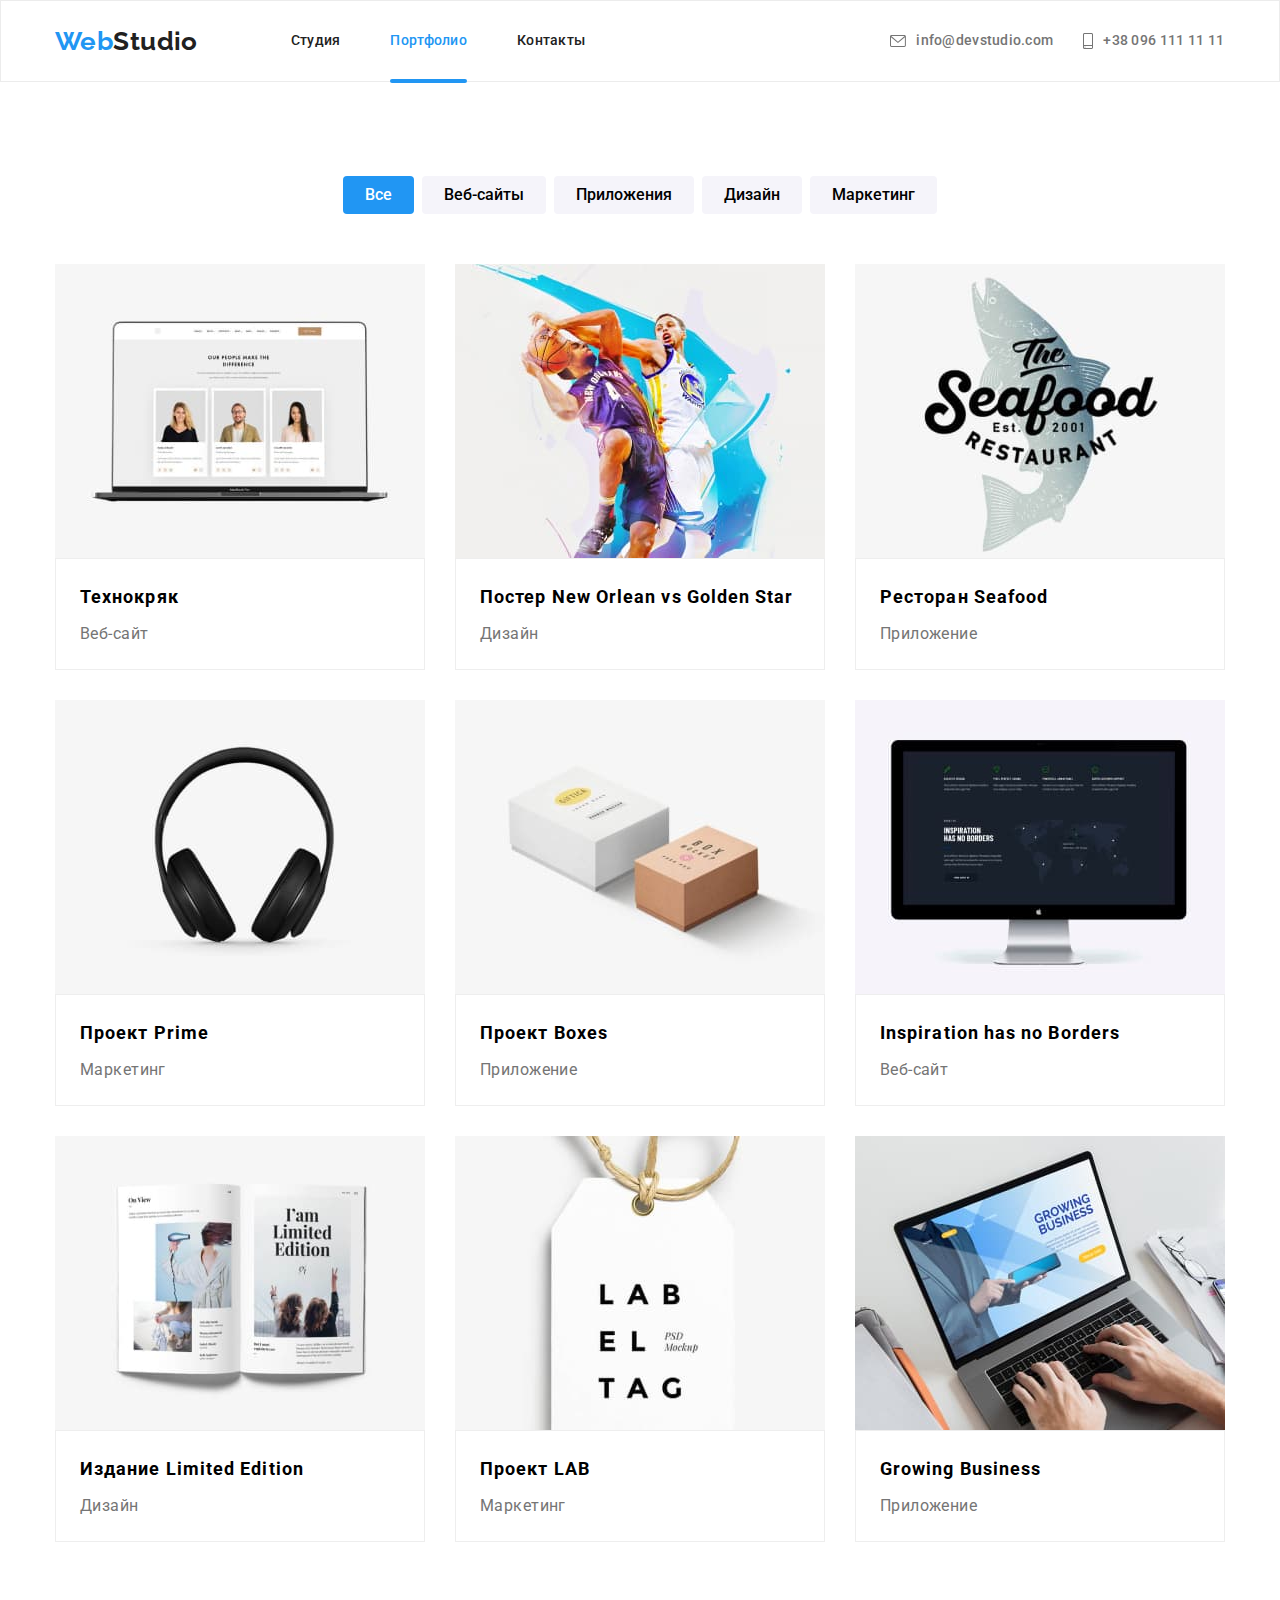
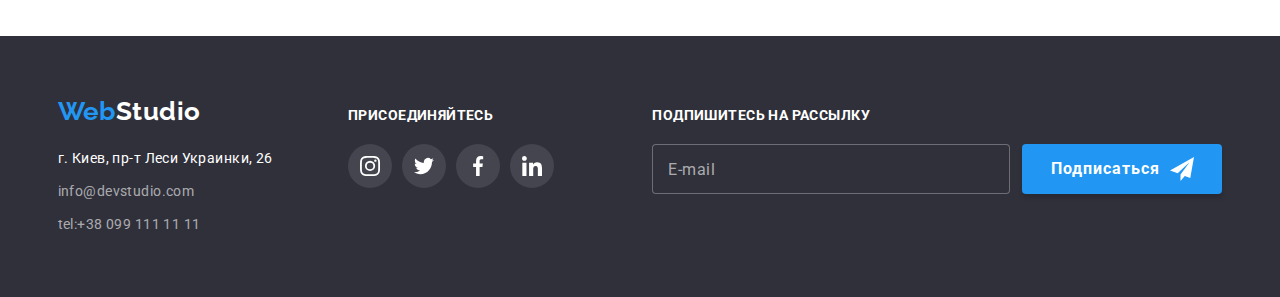
==== commit cc96258d: "исправлено повторно" ====
--- a/portfolio.html
+++ b/portfolio.html
@@ -20,12 +20,14 @@
 <body>
     <!--Шапка сайта-->
     <header class="header">
-        <div class="container header__container">
+        <div class="container">
             <div class="header-groups">
-                <a class="logo" href="./index.html">Web<span class="logo--dark">Studio</span> </a>
+                <div class="logo-box--top">
+                    <a class="logo" href="./index.html">Web<span class="logo--dark">Studio</span> </a>
+                </div>
                 <nav class="header-nav">
                     <ul class="header-nav__list">
-                        <li class="header-nav__item"> <a class="header-nav__link " href="./index.html">Студия</a>
+                        <li class="header-nav__item"> <a class="header-nav__link" href="./index.html">Студия</a>
                         </li>
                         <li class="header-nav__item"> <a class="header-nav__link current" href="./portfolio.html">Портфолио</a>
                         </li>
@@ -206,68 +208,69 @@
         </section>
     </main>
     <!--Футер-->
-<footer class="footer ">
-    <div class="footer-container container">
-        <div class="contact-logo">
-            <a class="logo" href="./index.html">Web<span class="logo--light">Studio</span> </a>
-            <address>
-                <ul class="contact">
-                    <li class="contact__item"><a class="contact__adr" href="https://goo.gl/maps/tiUqrvg8PTp8PGdr9"
-                            target="_blank">г. Киев, пр-т Леси Украинки, 26</a></li>
-                    <li class="contact__item"><a class="contact__mail-tel"
-                            href="mailto:info@example.com ">info@devstudio.com</a></li>
-                    <li class="contact__item"><a class="contact__mail-tel" href="tel:+380991111111">tel:+38 099 111 11
-                            11</a></li>
+    <footer class="footer ">
+        <div class="footer-container container">
+            <div class="contact-logo">
+                <div class="logo-box--bottom">
+                    <a class="logo" href="./index.html">Web<span class="logo--light">Studio</span> </a>
+                </div>
+                <address class="contact-logo__adddress">
+                    <ul class="contact">
+                        <li class="contact__item"><a class="contact__adr" href="https://goo.gl/maps/tiUqrvg8PTp8PGdr9"
+                                target="_blank">г. Киев, пр-т Леси Украинки, 26 </a></li>
+                        <li class="contact__item"><a class="contact__mail-tel"
+                                href="mailto:info@example.com ">info@devstudio.com</a></li>
+                        <li class="contact__item"><a class="contact__mail-tel" href="tel:+380991111111">tel:+38 099 111 11
+                                11</a></li>
+                    </ul>
+                </address>
+            </div>
+            <div class="footer-connect">
+                <p class="footer-connect__title">Присоединяйтесь</p>
+                <ul class="social-set--footer">
+                    <li class="social-set__item">
+                        <a href="" class="social-set__link--dark">
+                            <svg class="social-set__icon--dark" width="20" height="20">
+                                <use href="./images/icons.svg#icon-instagram"></use>
+                            </svg>
+                        </a>
+                    </li>
+                    <li class="social-set__item">
+                        <a href="" class="social-set__link--dark">
+                            <svg class="social-set__icon--dark" width="20" height="20">
+                                <use href="./images/icons.svg#icon-twitter"></use>
+                            </svg>
+                        </a>
+                    </li>
+                    <li class="social-set__item">
+                        <a href="" class="social-set__link--dark">
+                            <svg class="social-set__icon--dark" width="20" height="20">
+                                <use href="./images/icons.svg#icon-facebook"></use>
+                            </svg>
+                        </a>
+                    </li>
+                    <li class="social-set__item">
+                        <a href="" class="social-set__link--dark">
+                            <svg class="social-set__icon--dark" width="20" height="20">
+                                <use href="./images/icons.svg#icon-linkedin"></use>
+                            </svg>
+                        </a>
+                    </li>
                 </ul>
-            </address>
+            </div>
+    
+            <form class="footer-form">
+                <p class="footer-form__title">Подпишитесь на рассылку</p>
+                <div class="footer-form__box-input">
+                    <input class="footer-form__input" type="email" name="email" placeholder="E-mail">
+                    <button class="button-submit" type="submit">Подписаться<svg class="footer-icon" width="24" height="24">
+                            <use href="./images/icons.svg#icon-icon-send"></use>
+                        </svg></button>
+                </div>
+    
+            </form>
         </div>
-        <div class="footer-connect">
-            <p class="footer-connect__title">Присоединяйтесь</p>
-            <ul class="social-set--footer">
-                <li class="social-set__item">
-                    <a href="" class="social-set__link--dark">
-                        <svg class="social-set__icon--dark" width="20" height="20">
-                            <use href="./images/icons.svg#icon-instagram"></use>
-                        </svg>
-                    </a>
-                </li>
-                <li class="social-set__item">
-                    <a href="" class="social-set__link--dark">
-                        <svg class="social-set__icon--dark" width="20" height="20">
-                            <use href="./images/icons.svg#icon-twitter"></use>
-                        </svg>
-                    </a>
-                </li>
-                <li class="social-set__item">
-                    <a href="" class="social-set__link--dark">
-                        <svg class="social-set__icon--dark" width="20" height="20">
-                            <use href="./images/icons.svg#icon-facebook"></use>
-                        </svg>
-                    </a>
-                </li>
-                <li class="social-set__item">
-                    <a href="" class="social-set__link--dark">
-                        <svg class="social-set__icon--dark" width="20" height="20">
-                            <use href="./images/icons.svg#icon-linkedin"></use>
-                        </svg>
-                    </a>
-                </li>
-            </ul>
-        </div>
-
-        <form class="footer-form">
-            <p class="footer-form__title">Подпишитесь на рассылку</p>
-            <div class="footer-form__box-input">
-                <input class="footer-form__input" type="email" name="email" placeholder="E-mail">
-                <button class="footer-form__button-submit" type="submit">Подписаться<svg class="footer-icon" width="24"
-                        height="24">
-                        <use href="./images/icons.svg#icon-icon-send"></use>
-                    </svg></button>
-            </div>
-
-        </form>
-    </div>
-</footer>
+    </footer>
 </body>
 
 </html>
--- a/css/main.min.css
+++ b/css/main.min.css
@@ -1 +1 @@
-:root{--main-text-color: #212121;--primary-text-color: #757575;--alternative-text-color: #ffffff;--button-color: #2196f3;--main-background: #ffffff;--background-dark: #2f303a;--background-light: #f5f4fa;--interactiv-color: #188ce8;--link-color: #afb1b8}img{display:block;max-width:100%;height:auto}ul{margin-top:0px;margin-bottom:0px;padding-left:0px;list-style:none}h1,h2,h3,h4,h5,h6{margin-top:0px;margin-bottom:0px}p{margin-top:0px;margin-bottom:0px}body{font-family:"Roboto",sans-serif;font-style:normal;font-weight:400;font-size:14px;line-height:1.14;letter-spacing:.03em}.container{width:1200px;padding-left:15px;padding-right:15px;margin-left:auto;margin-right:auto}.visually-hidden{position:absolute;white-space:nowrap;width:1px;height:1px;overflow:hidden;border:0;padding:0;clip:rect(0 0 0 0);-webkit-clip-path:inset(50%);clip-path:inset(50%);margin:-1px}.logo{width:calc(100% * 0.2);color:var(--button-color);font-family:"Raleway",sans-serif;font-weight:700;font-size:26px;line-height:1.19;text-decoration:none}.logo--light{color:var(--alternative-text-color)}.logo--dark{color:var(--main-text-color)}.header{border:1px solid #ececec}.header-groups{display:-webkit-box;display:-ms-flexbox;display:flex;-webkit-box-pack:justify;-ms-flex-pack:justify;justify-content:space-between;-webkit-box-align:center;-ms-flex-align:center;align-items:center}.header-nav{width:calc(100% * 0.49);font-weight:500;letter-spacing:.02em}.header-nav__list{display:-webkit-box;display:-ms-flexbox;display:flex;-webkit-box-align:center;-ms-flex-align:center;align-items:center}.header-nav__item:not(:last-child){margin-right:50px}.header-nav__link{position:relative;padding-top:32px;padding-bottom:32px;display:block;color:var(--main-text-color);text-decoration:none;-webkit-transition:color 250ms cubic-bezier(0.4, 0, 0.2, 1);transition:color 250ms cubic-bezier(0.4, 0, 0.2, 1)}.header-nav__link:hover,.header-nav__link:focus{color:var(--button-color)}.header-address{display:-webkit-box;display:-ms-flexbox;display:flex;-webkit-box-align:center;-ms-flex-align:center;align-items:center}.header-address>li:not(:last-child){margin-right:30px}.header-address__link{padding-top:32px;padding-bottom:32px;font-weight:500;letter-spacing:.02em;color:var(--primary-text-color);text-decoration:none;display:-webkit-box;display:-ms-flexbox;display:flex;-webkit-box-align:center;-ms-flex-align:center;align-items:center;-ms-flex-pack:distribute;justify-content:space-around;-webkit-transition:color 250ms cubic-bezier(0.4, 0, 0.2, 1);transition:color 250ms cubic-bezier(0.4, 0, 0.2, 1)}.header-address__link:hover,.header-address__link:focus{color:var(--button-color)}.header-address__icon{margin-right:10px;fill:currentColor}.current{color:var(--button-color)}.current::after{position:absolute;bottom:-2px;left:0;display:inline-block;content:"";width:100%;height:4px;background-color:var(--button-color);border-radius:2px}.section-hero{padding-top:200px;padding-bottom:200px;margin-left:auto;margin-right:auto;width:1600px;height:600px;color:var(--alternative-text-color);letter-spacing:.06em;text-align:center;background:var(--background-dark);background-image:-webkit-gradient(linear, left top, left bottom, from(rgba(47, 48, 58, 0.4)), to(rgba(47, 48, 58, 0.4))),url(../images/img-fon.jpg);background-image:linear-gradient(rgba(47, 48, 58, 0.4), rgba(47, 48, 58, 0.4)),url(../images/img-fon.jpg);background-repeat:no-repeat;background-position:center;background-size:cover}.section-hero__title{margin-top:0px;font-weight:900;font-size:44px;line-height:1.36;text-transform:uppercase}.section-hero__button{padding:10px 32px;margin-top:30px;border:none;border-radius:4px;font-family:inherit;font-weight:700;font-size:16px;line-height:1.87;letter-spacing:.06em;background:var(--button-color);color:var(--alternative-text-color);cursor:pointer;-webkit-transition:background-color 250ms cubic-bezier(0.4, 0, 0.2, 1);transition:background-color 250ms cubic-bezier(0.4, 0, 0.2, 1)}.section-hero__button:hover,.section-hero__button:focus{background:var(--interactiv-color)}.section-features{padding-top:94px;padding-bottom:94px}.section-features__title{color:var(--alternative-text-color)}.features{display:-webkit-box;display:-ms-flexbox;display:flex}.features__item:not(:last-child){margin-right:30px}.features__img{width:270;height:120px;background:var(--background-light);border-radius:4px;display:-webkit-box;display:-ms-flexbox;display:flex;-webkit-box-pack:center;-ms-flex-pack:center;justify-content:center;-webkit-box-align:center;-ms-flex-align:center;align-items:center}.features__title{margin-top:30px;width:270px;font-weight:700;text-transform:uppercase}.features__text{margin-top:10px;color:var(--primary-text-color);line-height:1.71}.section-work{padding-bottom:94px}.section-work__title{margin-bottom:50px;text-align:center;font-weight:700;font-size:36px;line-height:1.16}.works{display:-webkit-box;display:-ms-flexbox;display:flex}.works__item{height:294px}.works__item+.works__item{margin-left:30px}.works__card{position:relative}.works__text{position:absolute;bottom:0;display:-webkit-box;display:-ms-flexbox;display:flex;-webkit-box-pack:center;-ms-flex-pack:center;justify-content:center;-webkit-box-align:center;-ms-flex-align:center;align-items:center;width:100%;height:70px;font-weight:700;text-transform:uppercase;background:rgba(47,48,58,.8);color:var(--alternative-text-color)}.section-team{padding-top:94px;padding-bottom:94px;background:var(--background-light)}.section-team__title{text-align:center;font-weight:700;font-size:36px;line-height:1.16;margin-bottom:50px}.team{display:-webkit-box;display:-ms-flexbox;display:flex;margin-right:-30px}.team__item{-ms-flex-preferred-size:calc(100% / 4 - 30px);flex-basis:calc(100% / 4 - 30px);margin-right:30px;background:var(--main-background);font-size:16px;line-height:1.19;-webkit-box-shadow:0px 1px 3px rgba(0,0,0,.12),0px 1px 1px rgba(0,0,0,.14),0px 2px 1px rgba(0,0,0,.2);box-shadow:0px 1px 3px rgba(0,0,0,.12),0px 1px 1px rgba(0,0,0,.14),0px 2px 1px rgba(0,0,0,.2);border-radius:0px 0px 4px 4px}.team__card{padding:30px 32px}.team__name{margin-bottom:10px;font-weight:500;font-size:16px;text-align:center}.team__position{margin-bottom:16px;text-align:center;color:var(--primary-text-color)}.social-set{display:-webkit-box;display:-ms-flexbox;display:flex;-webkit-box-pack:center;-ms-flex-pack:center;justify-content:center}.social-set__item+.social-set__item{margin-left:10px}.social-set--footer{display:-webkit-box;display:-ms-flexbox;display:flex}.social-set__link{width:44px;height:44px;border-radius:50%;cursor:pointer;display:-webkit-box;display:-ms-flexbox;display:flex;-webkit-box-align:center;-ms-flex-align:center;align-items:center;-webkit-box-pack:center;-ms-flex-pack:center;justify-content:center;color:var(--link-color);background-color:var(--main-background);-webkit-transition:color 250ms cubic-bezier(0.4, 0, 0.2, 1),background-color 250ms cubic-bezier(0.4, 0, 0.2, 1);transition:color 250ms cubic-bezier(0.4, 0, 0.2, 1),background-color 250ms cubic-bezier(0.4, 0, 0.2, 1)}.social-set__link:hover,.social-set__link:focus{background-color:var(--button-color);color:var(--alternative-text-color)}.social-set__link--dark{width:44px;height:44px;border-radius:50%;cursor:pointer;display:-webkit-box;display:-ms-flexbox;display:flex;-webkit-box-align:center;-ms-flex-align:center;align-items:center;-webkit-box-pack:center;-ms-flex-pack:center;justify-content:center;background-color:rgba(255,255,255,.1);-webkit-transition:background-color 250ms cubic-bezier(0.4, 0, 0.2, 1);transition:background-color 250ms cubic-bezier(0.4, 0, 0.2, 1)}.social-set__link--dark:hover,.social-set__link--dark:focus{background-color:var(--button-color)}.social-set__icon{fill:currentColor}.social-set__icon--dark{fill:var(--alternative-text-color)}.section-client{padding-top:94px;padding-bottom:94px}.section-client__title{margin-bottom:50px;text-align:center;font-weight:700;font-size:36px;line-height:1.16;letter-spacing:.03em}.client{display:-webkit-box;display:-ms-flexbox;display:flex;-webkit-box-pack:center;-ms-flex-pack:center;justify-content:center;-webkit-box-align:center;-ms-flex-align:center;align-items:center}.client__item+.client__item{margin-left:30px}.client__link{width:170px;height:92px;color:var(--link-color);border:1px solid #afb1b8;border-radius:4px;display:-webkit-box;display:-ms-flexbox;display:flex;-webkit-box-pack:center;-ms-flex-pack:center;justify-content:center;-webkit-box-align:center;-ms-flex-align:center;align-items:center;-webkit-transition:color 250ms cubic-bezier(0.4, 0, 0.2, 1);transition:color 250ms cubic-bezier(0.4, 0, 0.2, 1)}.client__link:focus,.client__link:hover{border:1px solid var(--button-color);color:var(--button-color)}.client__logo{fill:currentColor}.section-portfolio{padding-top:94px;padding-bottom:94px}.selection{display:-webkit-box;display:-ms-flexbox;display:flex;-webkit-box-pack:center;-ms-flex-pack:center;justify-content:center}.selection__item{margin-right:8px;-webkit-transition:-webkit-box-shadow 250ms cubic-bezier(0.4, 0, 0.2, 1);transition:-webkit-box-shadow 250ms cubic-bezier(0.4, 0, 0.2, 1);transition:box-shadow 250ms cubic-bezier(0.4, 0, 0.2, 1);transition:box-shadow 250ms cubic-bezier(0.4, 0, 0.2, 1), -webkit-box-shadow 250ms cubic-bezier(0.4, 0, 0.2, 1)}.selection__item:last-child{margin-right:0}.selection__item:hover,.selection__item:focus{-webkit-box-shadow:0px 3px 1px rgba(0,0,0,.1),0px 1px 2px rgba(0,0,0,.08),0px 2px 2px rgba(0,0,0,.12);box-shadow:0px 3px 1px rgba(0,0,0,.1),0px 1px 2px rgba(0,0,0,.08),0px 2px 2px rgba(0,0,0,.12);border-radius:4px}.selection__btn{padding:6px 22px;text-align:center;font-family:inherit;font-weight:500;font-size:16px;line-height:1.63;background:var(--background-light);border:none;border-radius:4px;cursor:pointer;-webkit-transition:color 250ms cubic-bezier(0.4, 0, 0.2, 1),background-color 250ms cubic-bezier(0.4, 0, 0.2, 1),-webkit-box-shadow 250ms cubic-bezier(0.4, 0, 0.2, 1);transition:color 250ms cubic-bezier(0.4, 0, 0.2, 1),background-color 250ms cubic-bezier(0.4, 0, 0.2, 1),-webkit-box-shadow 250ms cubic-bezier(0.4, 0, 0.2, 1);transition:color 250ms cubic-bezier(0.4, 0, 0.2, 1),background-color 250ms cubic-bezier(0.4, 0, 0.2, 1),box-shadow 250ms cubic-bezier(0.4, 0, 0.2, 1);transition:color 250ms cubic-bezier(0.4, 0, 0.2, 1),background-color 250ms cubic-bezier(0.4, 0, 0.2, 1),box-shadow 250ms cubic-bezier(0.4, 0, 0.2, 1),-webkit-box-shadow 250ms cubic-bezier(0.4, 0, 0.2, 1)}.selection__btn:hover,.selection__btn:focus{color:var(--alternative-text-color);background-color:var(--button-color);-webkit-box-shadow:0px 1px 1px rgba(0,0,0,.12),0px 4px 4px rgba(0,0,0,.06),1px 4px 6px rgba(0,0,0,.16);box-shadow:0px 1px 1px rgba(0,0,0,.12),0px 4px 4px rgba(0,0,0,.06),1px 4px 6px rgba(0,0,0,.16)}.current-btn{color:var(--alternative-text-color);background:var(--button-color)}.portfolio{margin-top:50px;display:-webkit-box;display:-ms-flexbox;display:flex;-ms-flex-wrap:wrap;flex-wrap:wrap}.portfolio__item{margin-left:30px;margin-top:30px;-ms-flex-preferred-size:calc((100% - 2 * 30px) / 3);flex-basis:calc((100% - 2 * 30px) / 3)}.portfolio__item:nth-child(3n+1){margin-left:0px}.portfolio__item:nth-child(-n+3){margin-top:0px}.portfolio__link{color:inherit;text-decoration:none;display:block;overflow:hidden;-webkit-transition:-webkit-box-shadow 250ms cubic-bezier(0.4, 0, 0.2, 1);transition:-webkit-box-shadow 250ms cubic-bezier(0.4, 0, 0.2, 1);transition:box-shadow 250ms cubic-bezier(0.4, 0, 0.2, 1);transition:box-shadow 250ms cubic-bezier(0.4, 0, 0.2, 1), -webkit-box-shadow 250ms cubic-bezier(0.4, 0, 0.2, 1)}.portfolio__link:hover,.portfolio__link:focus{border:1px solid #eee;-webkit-box-shadow:0px 1px 1px rgba(0,0,0,.12),0px 4px 4px rgba(0,0,0,.06),1px 4px 6px rgba(0,0,0,.16);box-shadow:0px 1px 1px rgba(0,0,0,.12),0px 4px 4px rgba(0,0,0,.06),1px 4px 6px rgba(0,0,0,.16)}.portfolio__thumb{position:relative;overflow:hidden}.portfolio__overlay-text{position:absolute;top:0;left:0;width:100%;height:101%;font-size:18px;line-height:1.56;padding:63px 24px;color:var(--alternative-text-color);background-color:rgba(33,150,243,.9);-webkit-transform:translateY(100%);transform:translateY(100%);-webkit-transition:-webkit-transform 250ms cubic-bezier(0.4, 0, 0.2, 1);transition:-webkit-transform 250ms cubic-bezier(0.4, 0, 0.2, 1);transition:transform 250ms cubic-bezier(0.4, 0, 0.2, 1);transition:transform 250ms cubic-bezier(0.4, 0, 0.2, 1), -webkit-transform 250ms cubic-bezier(0.4, 0, 0.2, 1)}.portfolio__item:hover .portfolio__overlay-text{-webkit-transform:translateY(0%);transform:translateY(0%)}.portfolio__link:focus .portfolio__overlay-text{-webkit-transform:translateY(0%);transform:translateY(0%)}.portfolio__card{padding:20px 24px;border:1px solid #eee}.portfolio__title{font-weight:700;font-size:18px;line-height:2;letter-spacing:.06em;text-align:left}.portfolio__text{margin-top:4px;text-align:left;font-size:16px;line-height:1.88;color:var(--primary-text-color)}.footer{padding-top:60px;padding-bottom:60px;background:var(--background-dark)}.footer-container{display:-webkit-box;display:-ms-flexbox;display:flex;-webkit-box-align:baseline;-ms-flex-align:baseline;align-items:baseline;-ms-flex-pack:distribute;justify-content:space-around}.contact-logo{width:calc(100% / 4);margin-bottom:20px}.contact__item{margin-top:9px}.contact__item:first-child{margin-top:0px}.contact__adr{text-align:left;color:var(--alternative-text-color);font-style:normal;line-height:1.71;text-decoration:none;-webkit-transition:color 250ms cubic-bezier(0.4, 0, 0.2, 1);transition:color 250ms cubic-bezier(0.4, 0, 0.2, 1)}.contact__adr:hover,.contact__adr:focus{color:var(--button-color)}.contact__mail-tel{line-height:1.71;color:rgba(255,255,255,.6);font-style:normal;text-decoration:none;-webkit-transition:color 250ms cubic-bezier(0.4, 0, 0.2, 1);transition:color 250ms cubic-bezier(0.4, 0, 0.2, 1)}.contact__mail-tel:hover,.contact__mail-tel:focus{color:var(--button-color)}.footer-connect{width:calc(100% / 4)}.footer-connect__title{margin-bottom:20px;font-weight:700;text-transform:uppercase;color:var(--alternative-text-color)}.footer-form{width:calc(100% / 2)}.footer-form__title{font-weight:700;text-transform:uppercase;color:var(--alternative-text-color)}.footer-form__box-input{margin-top:20px;display:-webkit-box;display:-ms-flexbox;display:flex}.footer-form__input{margin-right:12px;padding:16px 15px;width:358px;height:50px;font-weight:400;font-size:16px;line-height:1.25;letter-spacing:.03em;color:rgba(255,255,255,.6);background:var(--background-dark);border:1px solid rgba(255,255,255,.3);border-radius:4px;outline:none;cursor:pointer;-webkit-transition:border 50ms cubic-bezier(0.4, 0, 0.2, 1);transition:border 50ms cubic-bezier(0.4, 0, 0.2, 1)}.footer-form__input:hover,.footer-form__input:focus{border:1px solid var(--button-color)}.footer-form__input::-webkit-input-placeholder{font-weight:400;font-size:16px;line-height:1.25;display:-webkit-box;display:flex;-webkit-box-align:center;align-items:center;letter-spacing:.03em;color:rgba(255,255,255,.6)}.footer-form__input::-moz-placeholder{font-weight:400;font-size:16px;line-height:1.25;display:flex;align-items:center;letter-spacing:.03em;color:rgba(255,255,255,.6)}.footer-form__input:-ms-input-placeholder{font-weight:400;font-size:16px;line-height:1.25;display:-ms-flexbox;display:flex;-ms-flex-align:center;align-items:center;letter-spacing:.03em;color:rgba(255,255,255,.6)}.footer-form__input::-ms-input-placeholder{font-weight:400;font-size:16px;line-height:1.25;display:-ms-flexbox;display:flex;-ms-flex-align:center;align-items:center;letter-spacing:.03em;color:rgba(255,255,255,.6)}.footer-form__input::placeholder{font-weight:400;font-size:16px;line-height:1.25;display:-webkit-box;display:-ms-flexbox;display:flex;-webkit-box-align:center;-ms-flex-align:center;align-items:center;letter-spacing:.03em;color:rgba(255,255,255,.6)}.footer-form__button-submit{width:200px;height:50px;display:-webkit-box;display:-ms-flexbox;display:flex;-webkit-box-pack:center;-ms-flex-pack:center;justify-content:center;-webkit-box-align:center;-ms-flex-align:center;align-items:center;font-weight:700;font-size:16px;line-height:1.87;letter-spacing:.06em;color:var(--alternative-text-color);background:var(--button-color);border:none;-webkit-box-shadow:0px 4px 4px rgba(0,0,0,.15);box-shadow:0px 4px 4px rgba(0,0,0,.15);border-radius:4px;cursor:pointer;-webkit-transition:background 250ms cubic-bezier(0.4, 0, 0.2, 1);transition:background 250ms cubic-bezier(0.4, 0, 0.2, 1)}.footer-form__button-submit:hover,.footer-form__button-submit:focus{background:var(--interactiv-color)}.footer-icon{fill:var(--alternative-text-color);margin-left:10px}.backdrop{position:fixed;top:0;left:0;bottom:0;right:0;background:rgba(0,0,0,.2);-webkit-transition:opacity 1000ms,visibility 1000ms;transition:opacity 1000ms,visibility 1000ms}.backdrop.is-hidden{opacity:0;pointer-events:none;visibility:hidden}.modal{position:absolute;padding:40px;width:528px;min-height:581px;top:50%;left:50%;-webkit-transform:translate(-50%, -50%) scale(1);transform:translate(-50%, -50%) scale(1);background:var(--main-background);-webkit-box-shadow:0px 1px 3px rgba(0,0,0,.12),0px 1px 1px rgba(0,0,0,.14),0px 2px 1px rgba(0,0,0,.2);box-shadow:0px 1px 3px rgba(0,0,0,.12),0px 1px 1px rgba(0,0,0,.14),0px 2px 1px rgba(0,0,0,.2);border-radius:4px;opacity:1;-webkit-transition:opacity 350ms,-webkit-transform 700ms;transition:opacity 350ms,-webkit-transform 700ms;transition:transform 700ms,opacity 350ms;transition:transform 700ms,opacity 350ms,-webkit-transform 700ms}.backdrop.is-hidden .modal{-webkit-transform:translate(-50%, -50%) scale(-1, 0.01);transform:translate(-50%, -50%) scale(-1, 0.01)}.modal__button{position:absolute;top:8px;right:8px;display:-webkit-inline-box;display:-ms-inline-flexbox;display:inline-flex;-webkit-box-align:center;-ms-flex-align:center;align-items:center;width:30px;height:30px;background:var(--main-background);border:1px solid rgba(0,0,0,.1);border-radius:50%;cursor:pointer}.modal__button:hover,.modal__button:focus{fill:var(--button-color)}.modal__title{margin-bottom:12px;font-weight:700;font-size:20px;line-height:1.15;text-align:center;color:var(--main-text-color)}.data-form__item{margin-bottom:10px}.data-form__label{display:block;margin-bottom:4px;font-size:12px;line-height:1.16;letter-spacing:.01em;color:var(--primary-text-color)}.data-form__input{padding-left:42px;width:100%;height:40px;line-height:16px;letter-spacing:.01em;border:1px solid rgba(33,33,33,.2);border-radius:4px;-webkit-transition:border 250ms cubic-bezier(0.4, 0, 0.2, 1);transition:border 250ms cubic-bezier(0.4, 0, 0.2, 1);outline:none;cursor:pointer}.data-form__input:hover,.data-form__input:focus{border:1px solid var(--button-color);background-color:var(--main-background)}.data-form__row{position:relative}.data-form__icon{position:absolute;left:12px;top:50%;-webkit-transform:translateY(-50%);transform:translateY(-50%)}.data-form__input:hover+.data-form__icon{fill:var(--button-color)}.data-form-textarea{margin-bottom:20px;padding:12px 16px;width:100%;height:120px;letter-spacing:.01em;border:1px solid rgba(33,33,33,.2);border-radius:4px;resize:none;outline:none;-webkit-transition:border 250ms cubic-bezier(0.4, 0, 0.2, 1);transition:border 250ms cubic-bezier(0.4, 0, 0.2, 1)}.data-form-textarea:hover,.data-form-textarea:focus{border:1px solid var(--button-color);background-color:var(--main-background)}.data-form-textarea::-webkit-input-placeholder{letter-spacing:.01em;color:rgba(117,117,117,.5)}.data-form-textarea::-moz-placeholder{letter-spacing:.01em;color:rgba(117,117,117,.5)}.data-form-textarea:-ms-input-placeholder{letter-spacing:.01em;color:rgba(117,117,117,.5)}.data-form-textarea::-ms-input-placeholder{letter-spacing:.01em;color:rgba(117,117,117,.5)}.data-form-textarea::placeholder{letter-spacing:.01em;color:rgba(117,117,117,.5)}.data-form__checkbox{margin-bottom:30px}.data-form__checkbox-label{display:-webkit-box;display:-ms-flexbox;display:flex;-webkit-box-align:center;-ms-flex-align:center;align-items:center;-webkit-box-pack:space-evenly;-ms-flex-pack:space-evenly;justify-content:space-evenly;line-height:1.71;color:var(--primary-text-color);cursor:pointer}.data-form__checkbox-label::before{content:" ";width:16px;height:15px;display:block;border:1px solid var(--background-dark);border-radius:2px}.data-form__checkbox-labelx:checked+.data-form__checkbox-label::before{background-image:url(../images/icon-check.svg);border:none}.data-form__checkbox-link{line-height:1.71;color:var(--button-color)}.button-submit{margin-left:auto;margin-right:auto;width:200px;height:50px;display:-webkit-box;display:-ms-flexbox;display:flex;-webkit-box-pack:center;-ms-flex-pack:center;justify-content:center;-webkit-box-align:center;-ms-flex-align:center;align-items:center;font-weight:700;font-size:16px;line-height:1.87;letter-spacing:.06em;color:var(--alternative-text-color);background:var(--button-color);border:none;-webkit-box-shadow:0px 4px 4px rgba(0,0,0,.15);box-shadow:0px 4px 4px rgba(0,0,0,.15);border-radius:4px;cursor:pointer;-webkit-transition:background 250ms cubic-bezier(0.4, 0, 0.2, 1),-webkit-box-shadow 250ms cubic-bezier(0.4, 0, 0.2, 1);transition:background 250ms cubic-bezier(0.4, 0, 0.2, 1),-webkit-box-shadow 250ms cubic-bezier(0.4, 0, 0.2, 1);transition:background 250ms cubic-bezier(0.4, 0, 0.2, 1),box-shadow 250ms cubic-bezier(0.4, 0, 0.2, 1);transition:background 250ms cubic-bezier(0.4, 0, 0.2, 1),box-shadow 250ms cubic-bezier(0.4, 0, 0.2, 1),-webkit-box-shadow 250ms cubic-bezier(0.4, 0, 0.2, 1)}.button-submit:hover,.button-submit:focus{background:var(--interactiv-color)}/*# sourceMappingURL=main.min.css.map */+:root{--main-text-color: #212121;--primary-text-color: #757575;--alternative-text-color: #ffffff;--button-color: #2196f3;--main-background: #ffffff;--background-dark: #2f303a;--background-light: #f5f4fa;--interactiv-color: #188ce8;--link-color: #afb1b8}img{display:block;max-width:100%;height:auto}ul{margin-top:0px;margin-bottom:0px;padding-left:0px;list-style:none}h1,h2,h3,h4,h5,h6{margin-top:0px;margin-bottom:0px}p{margin-top:0px;margin-bottom:0px}body{font-family:"Roboto",sans-serif;font-style:normal;font-weight:400;font-size:14px;line-height:1.14;letter-spacing:.03em}.container{width:1200px;padding-left:15px;padding-right:15px;margin-left:auto;margin-right:auto}.visually-hidden{position:absolute;white-space:nowrap;width:1px;height:1px;overflow:hidden;border:0;padding:0;clip:rect(0 0 0 0);-webkit-clip-path:inset(50%);clip-path:inset(50%);margin:-1px}.client__link,.client,.works__text,.features__img{display:-webkit-box;display:-ms-flexbox;display:flex;-webkit-box-pack:center;-ms-flex-pack:center;justify-content:center;-webkit-box-align:center;-ms-flex-align:center;align-items:center}.logo{font-family:"Raleway",sans-serif;font-weight:700;font-size:26px;line-height:1.19;text-decoration:none;color:var(--button-color)}.logo--light{color:var(--alternative-text-color)}.logo--dark{color:var(--main-text-color)}.logo-box--bottom{margin-bottom:20px;display:block}.logo-box--top{margin-right:93px;padding-top:24px;padding-bottom:24px}.section-title{margin-bottom:50px;text-align:center;font-weight:700;font-size:36px;line-height:1.16;letter-spacing:.03em}.button-submit,.button-submit--center{width:200px;height:50px;display:-webkit-box;display:-ms-flexbox;display:flex;-webkit-box-pack:center;-ms-flex-pack:center;justify-content:center;-webkit-box-align:center;-ms-flex-align:center;align-items:center;font-weight:700;font-size:16px;line-height:1.87;letter-spacing:.06em;color:var(--alternative-text-color);background:var(--button-color);border:none;-webkit-box-shadow:0px 4px 4px rgba(0,0,0,.15);box-shadow:0px 4px 4px rgba(0,0,0,.15);border-radius:4px;cursor:pointer;-webkit-transition:background 250ms cubic-bezier(0.4, 0, 0.2, 1),-webkit-box-shadow 250ms cubic-bezier(0.4, 0, 0.2, 1);transition:background 250ms cubic-bezier(0.4, 0, 0.2, 1),-webkit-box-shadow 250ms cubic-bezier(0.4, 0, 0.2, 1);transition:background 250ms cubic-bezier(0.4, 0, 0.2, 1),box-shadow 250ms cubic-bezier(0.4, 0, 0.2, 1);transition:background 250ms cubic-bezier(0.4, 0, 0.2, 1),box-shadow 250ms cubic-bezier(0.4, 0, 0.2, 1),-webkit-box-shadow 250ms cubic-bezier(0.4, 0, 0.2, 1)}.button-submit:hover,.button-submit--center:hover,.button-submit:focus,.button-submit--center:focus{background:var(--interactiv-color)}.button-submit--center{margin-left:auto;margin-right:auto}.header{border:1px solid #ececec}.header-groups{display:-webkit-box;display:-ms-flexbox;display:flex;-webkit-box-align:center;-ms-flex-align:center;align-items:center}.header-nav{margin-right:305px;font-weight:500;letter-spacing:.02em}.header-nav__list{display:-webkit-box;display:-ms-flexbox;display:flex;-webkit-box-align:center;-ms-flex-align:center;align-items:center}.header-nav__item:not(:last-child){margin-right:50px}.header-nav__link{position:relative;padding-top:32px;padding-bottom:32px;display:block;color:var(--main-text-color);text-decoration:none;-webkit-transition:color 250ms cubic-bezier(0.4, 0, 0.2, 1);transition:color 250ms cubic-bezier(0.4, 0, 0.2, 1)}.header-nav__link:hover,.header-nav__link:focus{color:var(--button-color)}.header-address{display:-webkit-box;display:-ms-flexbox;display:flex;-webkit-box-align:center;-ms-flex-align:center;align-items:center}.header-address>li:not(:last-child){margin-right:30px}.header-address__link{padding-top:32px;padding-bottom:32px;font-weight:500;letter-spacing:.02em;color:var(--primary-text-color);text-decoration:none;display:-webkit-box;display:-ms-flexbox;display:flex;-webkit-box-align:center;-ms-flex-align:center;align-items:center;-ms-flex-pack:distribute;justify-content:space-around;-webkit-transition:color 250ms cubic-bezier(0.4, 0, 0.2, 1);transition:color 250ms cubic-bezier(0.4, 0, 0.2, 1)}.header-address__link:hover,.header-address__link:focus{color:var(--button-color)}.header-address__icon{margin-right:10px;fill:currentColor}.current{color:var(--button-color)}.current::after{position:absolute;bottom:-2px;left:0;display:inline-block;content:"";width:100%;height:4px;background-color:var(--button-color);border-radius:2px}.section-hero{padding-top:200px;padding-bottom:200px;margin-left:auto;margin-right:auto;width:1600px;height:600px;color:var(--alternative-text-color);letter-spacing:.06em;text-align:center;background:var(--background-dark);background-image:-webkit-gradient(linear, left top, left bottom, from(rgba(47, 48, 58, 0.4)), to(rgba(47, 48, 58, 0.4))),url(../images/img-fon.jpg);background-image:linear-gradient(rgba(47, 48, 58, 0.4), rgba(47, 48, 58, 0.4)),url(../images/img-fon.jpg);background-repeat:no-repeat;background-position:center;background-size:cover}.section-hero__title{margin-bottom:30px;font-weight:900;font-size:44px;line-height:1.36;text-transform:uppercase}.section-features{padding-top:94px;padding-bottom:94px}.section-features__title{color:var(--alternative-text-color)}.features{display:-webkit-box;display:-ms-flexbox;display:flex}.features__item:not(:last-child){margin-right:30px}.features__img{width:270;height:120px;background:var(--background-light);border-radius:4px}.features__title{margin-top:30px;width:270px;font-weight:700;text-transform:uppercase}.features__text{margin-top:10px;color:var(--primary-text-color);line-height:1.71}.section-work{padding-bottom:94px}.works{display:-webkit-box;display:-ms-flexbox;display:flex}.works__item{height:294px}.works__item+.works__item{margin-left:30px}.works__card{position:relative}.works__text{position:absolute;bottom:0;width:100%;height:70px;font-weight:700;text-transform:uppercase;background:rgba(47,48,58,.8);color:var(--alternative-text-color)}.section-team{padding-top:94px;padding-bottom:94px;background:var(--background-light)}.team{display:-webkit-box;display:-ms-flexbox;display:flex;margin-right:-30px}.team__item{-ms-flex-preferred-size:calc(100% / 4 - 30px);flex-basis:calc(100% / 4 - 30px);margin-right:30px;background:var(--main-background);font-size:16px;line-height:1.19;-webkit-box-shadow:0px 1px 3px rgba(0,0,0,.12),0px 1px 1px rgba(0,0,0,.14),0px 2px 1px rgba(0,0,0,.2);box-shadow:0px 1px 3px rgba(0,0,0,.12),0px 1px 1px rgba(0,0,0,.14),0px 2px 1px rgba(0,0,0,.2);border-radius:0px 0px 4px 4px}.team__card{padding:30px 32px}.team__name{margin-bottom:10px;font-weight:500;font-size:16px;text-align:center}.team__position{margin-bottom:16px;text-align:center;color:var(--primary-text-color)}.social-set{display:-webkit-box;display:-ms-flexbox;display:flex;-webkit-box-pack:center;-ms-flex-pack:center;justify-content:center}.social-set__item+.social-set__item{margin-left:10px}.social-set--footer{display:-webkit-box;display:-ms-flexbox;display:flex}.social-set__link{width:44px;height:44px;border-radius:50%;cursor:pointer;display:-webkit-box;display:-ms-flexbox;display:flex;-webkit-box-align:center;-ms-flex-align:center;align-items:center;-webkit-box-pack:center;-ms-flex-pack:center;justify-content:center;color:var(--link-color);background-color:var(--main-background);-webkit-transition:color 250ms cubic-bezier(0.4, 0, 0.2, 1),background-color 250ms cubic-bezier(0.4, 0, 0.2, 1);transition:color 250ms cubic-bezier(0.4, 0, 0.2, 1),background-color 250ms cubic-bezier(0.4, 0, 0.2, 1)}.social-set__link:hover,.social-set__link:focus{background-color:var(--button-color);color:var(--alternative-text-color)}.social-set__link--dark{width:44px;height:44px;border-radius:50%;cursor:pointer;display:-webkit-box;display:-ms-flexbox;display:flex;-webkit-box-align:center;-ms-flex-align:center;align-items:center;-webkit-box-pack:center;-ms-flex-pack:center;justify-content:center;background-color:rgba(255,255,255,.1);-webkit-transition:background-color 250ms cubic-bezier(0.4, 0, 0.2, 1);transition:background-color 250ms cubic-bezier(0.4, 0, 0.2, 1)}.social-set__link--dark:hover,.social-set__link--dark:focus{background-color:var(--button-color)}.social-set__icon{fill:currentColor}.social-set__icon--dark{fill:var(--alternative-text-color)}.section-client{padding-top:94px;padding-bottom:94px}.client__item+.client__item{margin-left:30px}.client__link{width:170px;height:92px;color:var(--link-color);border:1px solid #afb1b8;border-radius:4px;-webkit-transition:color 250ms cubic-bezier(0.4, 0, 0.2, 1);transition:color 250ms cubic-bezier(0.4, 0, 0.2, 1)}.client__link:focus,.client__link:hover{border:1px solid var(--button-color);color:var(--button-color)}.client__logo{fill:currentColor}.section-portfolio{padding-top:94px;padding-bottom:94px}.selection{display:-webkit-box;display:-ms-flexbox;display:flex;-webkit-box-pack:center;-ms-flex-pack:center;justify-content:center}.selection__item{margin-right:8px;-webkit-transition:-webkit-box-shadow 250ms cubic-bezier(0.4, 0, 0.2, 1);transition:-webkit-box-shadow 250ms cubic-bezier(0.4, 0, 0.2, 1);transition:box-shadow 250ms cubic-bezier(0.4, 0, 0.2, 1);transition:box-shadow 250ms cubic-bezier(0.4, 0, 0.2, 1), -webkit-box-shadow 250ms cubic-bezier(0.4, 0, 0.2, 1)}.selection__item:last-child{margin-right:0}.selection__item:hover,.selection__item:focus{-webkit-box-shadow:0px 3px 1px rgba(0,0,0,.1),0px 1px 2px rgba(0,0,0,.08),0px 2px 2px rgba(0,0,0,.12);box-shadow:0px 3px 1px rgba(0,0,0,.1),0px 1px 2px rgba(0,0,0,.08),0px 2px 2px rgba(0,0,0,.12);border-radius:4px}.selection__btn{padding:6px 22px;text-align:center;font-family:inherit;font-weight:500;font-size:16px;line-height:1.63;background:var(--background-light);border:none;border-radius:4px;cursor:pointer;-webkit-transition:color 250ms cubic-bezier(0.4, 0, 0.2, 1),background-color 250ms cubic-bezier(0.4, 0, 0.2, 1),-webkit-box-shadow 250ms cubic-bezier(0.4, 0, 0.2, 1);transition:color 250ms cubic-bezier(0.4, 0, 0.2, 1),background-color 250ms cubic-bezier(0.4, 0, 0.2, 1),-webkit-box-shadow 250ms cubic-bezier(0.4, 0, 0.2, 1);transition:color 250ms cubic-bezier(0.4, 0, 0.2, 1),background-color 250ms cubic-bezier(0.4, 0, 0.2, 1),box-shadow 250ms cubic-bezier(0.4, 0, 0.2, 1);transition:color 250ms cubic-bezier(0.4, 0, 0.2, 1),background-color 250ms cubic-bezier(0.4, 0, 0.2, 1),box-shadow 250ms cubic-bezier(0.4, 0, 0.2, 1),-webkit-box-shadow 250ms cubic-bezier(0.4, 0, 0.2, 1)}.selection__btn:hover,.selection__btn:focus{color:var(--alternative-text-color);background-color:var(--button-color);-webkit-box-shadow:0px 1px 1px rgba(0,0,0,.12),0px 4px 4px rgba(0,0,0,.06),1px 4px 6px rgba(0,0,0,.16);box-shadow:0px 1px 1px rgba(0,0,0,.12),0px 4px 4px rgba(0,0,0,.06),1px 4px 6px rgba(0,0,0,.16)}.current-btn{color:var(--alternative-text-color);background:var(--button-color)}.portfolio{margin-top:50px;display:-webkit-box;display:-ms-flexbox;display:flex;-ms-flex-wrap:wrap;flex-wrap:wrap}.portfolio__item{margin-left:30px;margin-top:30px;-ms-flex-preferred-size:calc((100% - 2 * 30px) / 3);flex-basis:calc((100% - 2 * 30px) / 3)}.portfolio__item:nth-child(3n+1){margin-left:0px}.portfolio__item:nth-child(-n+3){margin-top:0px}.portfolio__link{color:inherit;text-decoration:none;display:block;overflow:hidden;-webkit-transition:-webkit-box-shadow 250ms cubic-bezier(0.4, 0, 0.2, 1);transition:-webkit-box-shadow 250ms cubic-bezier(0.4, 0, 0.2, 1);transition:box-shadow 250ms cubic-bezier(0.4, 0, 0.2, 1);transition:box-shadow 250ms cubic-bezier(0.4, 0, 0.2, 1), -webkit-box-shadow 250ms cubic-bezier(0.4, 0, 0.2, 1)}.portfolio__link:hover,.portfolio__link:focus{border:1px solid #eee;-webkit-box-shadow:0px 1px 1px rgba(0,0,0,.12),0px 4px 4px rgba(0,0,0,.06),1px 4px 6px rgba(0,0,0,.16);box-shadow:0px 1px 1px rgba(0,0,0,.12),0px 4px 4px rgba(0,0,0,.06),1px 4px 6px rgba(0,0,0,.16)}.portfolio__thumb{position:relative;overflow:hidden}.portfolio__overlay-text{position:absolute;top:0;left:0;width:100%;height:101%;font-size:18px;line-height:1.56;padding:63px 24px;color:var(--alternative-text-color);background-color:rgba(33,150,243,.9);-webkit-transform:translateY(100%);transform:translateY(100%);-webkit-transition:-webkit-transform 250ms cubic-bezier(0.4, 0, 0.2, 1);transition:-webkit-transform 250ms cubic-bezier(0.4, 0, 0.2, 1);transition:transform 250ms cubic-bezier(0.4, 0, 0.2, 1);transition:transform 250ms cubic-bezier(0.4, 0, 0.2, 1), -webkit-transform 250ms cubic-bezier(0.4, 0, 0.2, 1)}.portfolio__item:hover .portfolio__overlay-text{-webkit-transform:translateY(0%);transform:translateY(0%)}.portfolio__link:focus .portfolio__overlay-text{-webkit-transform:translateY(0%);transform:translateY(0%)}.portfolio__card{padding:20px 24px;border:1px solid #eee}.portfolio__title{font-weight:700;font-size:18px;line-height:2;letter-spacing:.06em;text-align:left}.portfolio__text{margin-top:4px;text-align:left;font-size:16px;line-height:1.88;color:var(--primary-text-color)}.footer{padding-top:60px;padding-bottom:60px;background:var(--background-dark)}.footer-container{display:-webkit-box;display:-ms-flexbox;display:flex;-webkit-box-align:baseline;-ms-flex-align:baseline;align-items:baseline;-ms-flex-pack:distribute;justify-content:space-around}.contact-logo{margin-right:70px}.contact__item{margin-top:9px}.contact__item:first-child{margin-top:0px}.contact__adr{text-align:left;color:var(--alternative-text-color);font-style:normal;line-height:1.71;text-decoration:none;-webkit-transition:color 250ms cubic-bezier(0.4, 0, 0.2, 1);transition:color 250ms cubic-bezier(0.4, 0, 0.2, 1)}.contact__adr:hover,.contact__adr:focus{color:var(--button-color)}.contact__mail-tel{line-height:1.71;color:rgba(255,255,255,.6);font-style:normal;text-decoration:none;-webkit-transition:color 250ms cubic-bezier(0.4, 0, 0.2, 1);transition:color 250ms cubic-bezier(0.4, 0, 0.2, 1)}.contact__mail-tel:hover,.contact__mail-tel:focus{color:var(--button-color)}.footer-connect{margin-right:93px}.footer-connect__title{margin-bottom:20px;font-weight:700;text-transform:uppercase;color:var(--alternative-text-color)}.footer-form__title{margin-bottom:20px;font-weight:700;text-transform:uppercase;color:var(--alternative-text-color)}.footer-form__box-input{display:-webkit-box;display:-ms-flexbox;display:flex}.footer-form__input{margin-right:12px;padding:16px 15px;width:358px;height:50px;font-weight:400;font-size:16px;line-height:1.25;letter-spacing:.03em;color:rgba(255,255,255,.6);background:var(--background-dark);border:1px solid rgba(255,255,255,.3);border-radius:4px;outline:none;cursor:pointer;-webkit-transition:border 50ms cubic-bezier(0.4, 0, 0.2, 1);transition:border 50ms cubic-bezier(0.4, 0, 0.2, 1)}.footer-form__input:hover,.footer-form__input:focus{border:1px solid var(--button-color)}.footer-form__input::-webkit-input-placeholder{font-weight:400;font-size:16px;line-height:1.25;display:-webkit-box;display:flex;-webkit-box-align:center;align-items:center;letter-spacing:.03em;color:rgba(255,255,255,.6)}.footer-form__input::-moz-placeholder{font-weight:400;font-size:16px;line-height:1.25;display:flex;align-items:center;letter-spacing:.03em;color:rgba(255,255,255,.6)}.footer-form__input:-ms-input-placeholder{font-weight:400;font-size:16px;line-height:1.25;display:-ms-flexbox;display:flex;-ms-flex-align:center;align-items:center;letter-spacing:.03em;color:rgba(255,255,255,.6)}.footer-form__input::-ms-input-placeholder{font-weight:400;font-size:16px;line-height:1.25;display:-ms-flexbox;display:flex;-ms-flex-align:center;align-items:center;letter-spacing:.03em;color:rgba(255,255,255,.6)}.footer-form__input::placeholder{font-weight:400;font-size:16px;line-height:1.25;display:-webkit-box;display:-ms-flexbox;display:flex;-webkit-box-align:center;-ms-flex-align:center;align-items:center;letter-spacing:.03em;color:rgba(255,255,255,.6)}.footer-icon{fill:var(--alternative-text-color);margin-left:10px}.backdrop{position:fixed;top:0;left:0;bottom:0;right:0;background:rgba(0,0,0,.2);-webkit-transition:opacity 1000ms,visibility 1000ms;transition:opacity 1000ms,visibility 1000ms}.backdrop.is-hidden{opacity:0;pointer-events:none;visibility:hidden}.modal{position:absolute;padding:40px;width:528px;min-height:581px;top:50%;left:50%;-webkit-transform:translate(-50%, -50%) scale(1);transform:translate(-50%, -50%) scale(1);background:var(--main-background);-webkit-box-shadow:0px 1px 3px rgba(0,0,0,.12),0px 1px 1px rgba(0,0,0,.14),0px 2px 1px rgba(0,0,0,.2);box-shadow:0px 1px 3px rgba(0,0,0,.12),0px 1px 1px rgba(0,0,0,.14),0px 2px 1px rgba(0,0,0,.2);border-radius:4px;opacity:1;-webkit-transition:opacity 350ms,-webkit-transform 700ms;transition:opacity 350ms,-webkit-transform 700ms;transition:transform 700ms,opacity 350ms;transition:transform 700ms,opacity 350ms,-webkit-transform 700ms}.backdrop.is-hidden .modal{-webkit-transform:translate(-50%, -50%) scale(-1, 0.01);transform:translate(-50%, -50%) scale(-1, 0.01)}.modal__button{position:absolute;top:8px;right:8px;display:-webkit-inline-box;display:-ms-inline-flexbox;display:inline-flex;-webkit-box-align:center;-ms-flex-align:center;align-items:center;width:30px;height:30px;background:var(--main-background);border:1px solid rgba(0,0,0,.1);border-radius:50%;cursor:pointer}.modal__button:hover,.modal__button:focus{fill:var(--button-color)}.modal__title{margin-bottom:12px;font-weight:700;font-size:20px;line-height:1.15;text-align:center;color:var(--main-text-color)}.data-form__item{margin-bottom:10px}.data-form__label{display:block;margin-bottom:4px;font-size:12px;line-height:1.16;letter-spacing:.01em;color:var(--primary-text-color)}.data-form__input{padding-left:42px;width:100%;height:40px;line-height:16px;letter-spacing:.01em;border:1px solid rgba(33,33,33,.2);border-radius:4px;-webkit-transition:border 250ms cubic-bezier(0.4, 0, 0.2, 1);transition:border 250ms cubic-bezier(0.4, 0, 0.2, 1);outline:none;cursor:pointer}.data-form__input:hover,.data-form__input:focus{border:1px solid var(--button-color);background-color:var(--main-background)}.data-form__row{position:relative}.data-form__icon{position:absolute;left:12px;top:50%;-webkit-transform:translateY(-50%);transform:translateY(-50%);-webkit-transition:fill 250ms cubic-bezier(0.4, 0, 0.2, 1);transition:fill 250ms cubic-bezier(0.4, 0, 0.2, 1)}.data-form__input:hover+.data-form__icon{fill:var(--button-color)}.data-form__input:focus+.data-form__icon{fill:var(--button-color)}.data-form-textarea{margin-bottom:20px;padding:12px 16px;width:100%;height:120px;letter-spacing:.01em;border:1px solid rgba(33,33,33,.2);border-radius:4px;resize:none;outline:none;-webkit-transition:border 250ms cubic-bezier(0.4, 0, 0.2, 1);transition:border 250ms cubic-bezier(0.4, 0, 0.2, 1)}.data-form-textarea:hover,.data-form-textarea:focus{border:1px solid var(--button-color);background-color:var(--main-background)}.data-form-textarea::-webkit-input-placeholder{letter-spacing:.01em;color:rgba(117,117,117,.5)}.data-form-textarea::-moz-placeholder{letter-spacing:.01em;color:rgba(117,117,117,.5)}.data-form-textarea:-ms-input-placeholder{letter-spacing:.01em;color:rgba(117,117,117,.5)}.data-form-textarea::-ms-input-placeholder{letter-spacing:.01em;color:rgba(117,117,117,.5)}.data-form-textarea::placeholder{letter-spacing:.01em;color:rgba(117,117,117,.5)}.data-form__checkbox{margin-bottom:30px}.data-form__checkbox-label{display:-webkit-box;display:-ms-flexbox;display:flex;-webkit-box-align:center;-ms-flex-align:center;align-items:center;line-height:1.71;color:var(--primary-text-color);cursor:pointer}.data-form__checkbox-label::before{content:" ";width:16px;height:15px;display:block;margin-right:10px;border:1px solid var(--background-dark);border-radius:2px}.data-form__checkbox:checked+.data-form__checkbox-label::before{background-image:url(../images/icon-check.svg);border:none}.data-form__checkbox:focus+.data-form__checkbox-label::before{background-image:url(../images/icon-check.svg);border:none}.data-form__checkbox:hover+.data-form__checkbox-label::before{border:1px solid var(--button-color)}.data-form__checkbox-link{line-height:1.71;color:var(--button-color);padding-left:7px}/*# sourceMappingURL=main.min.css.map */